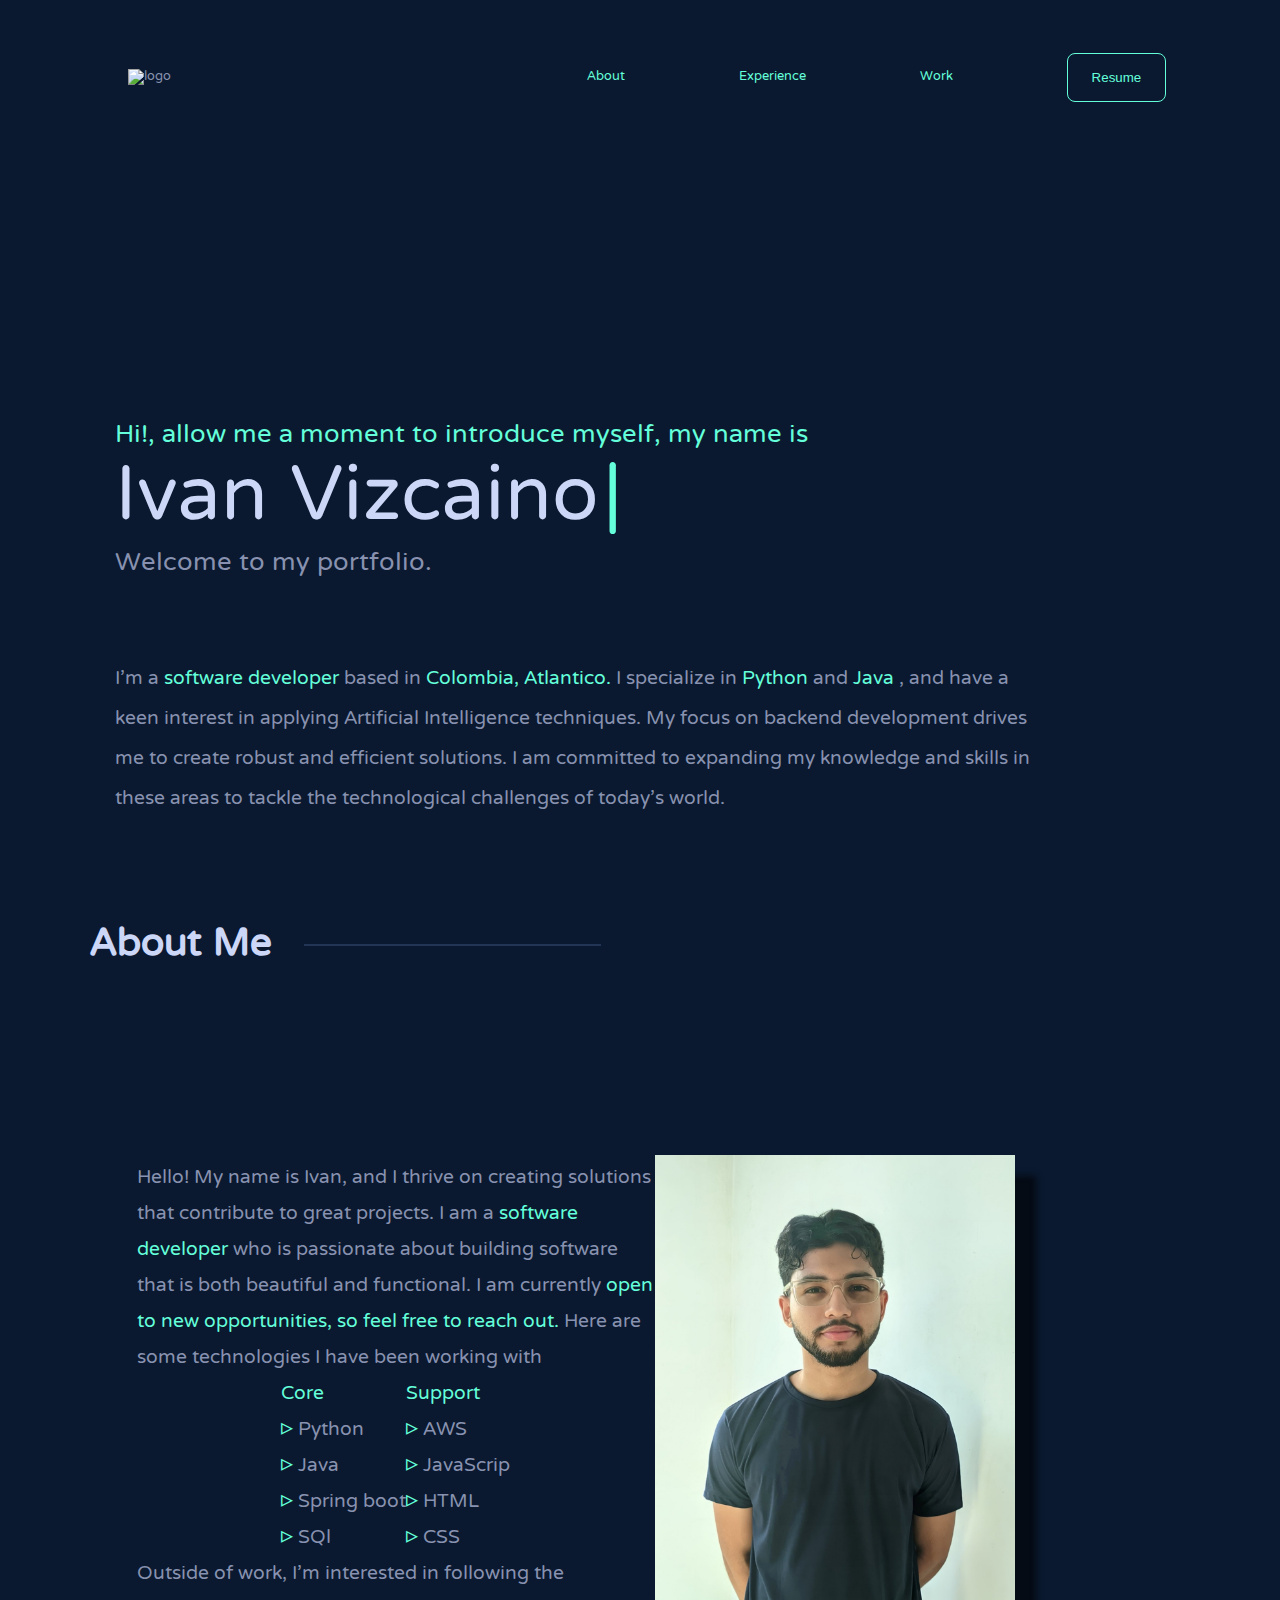
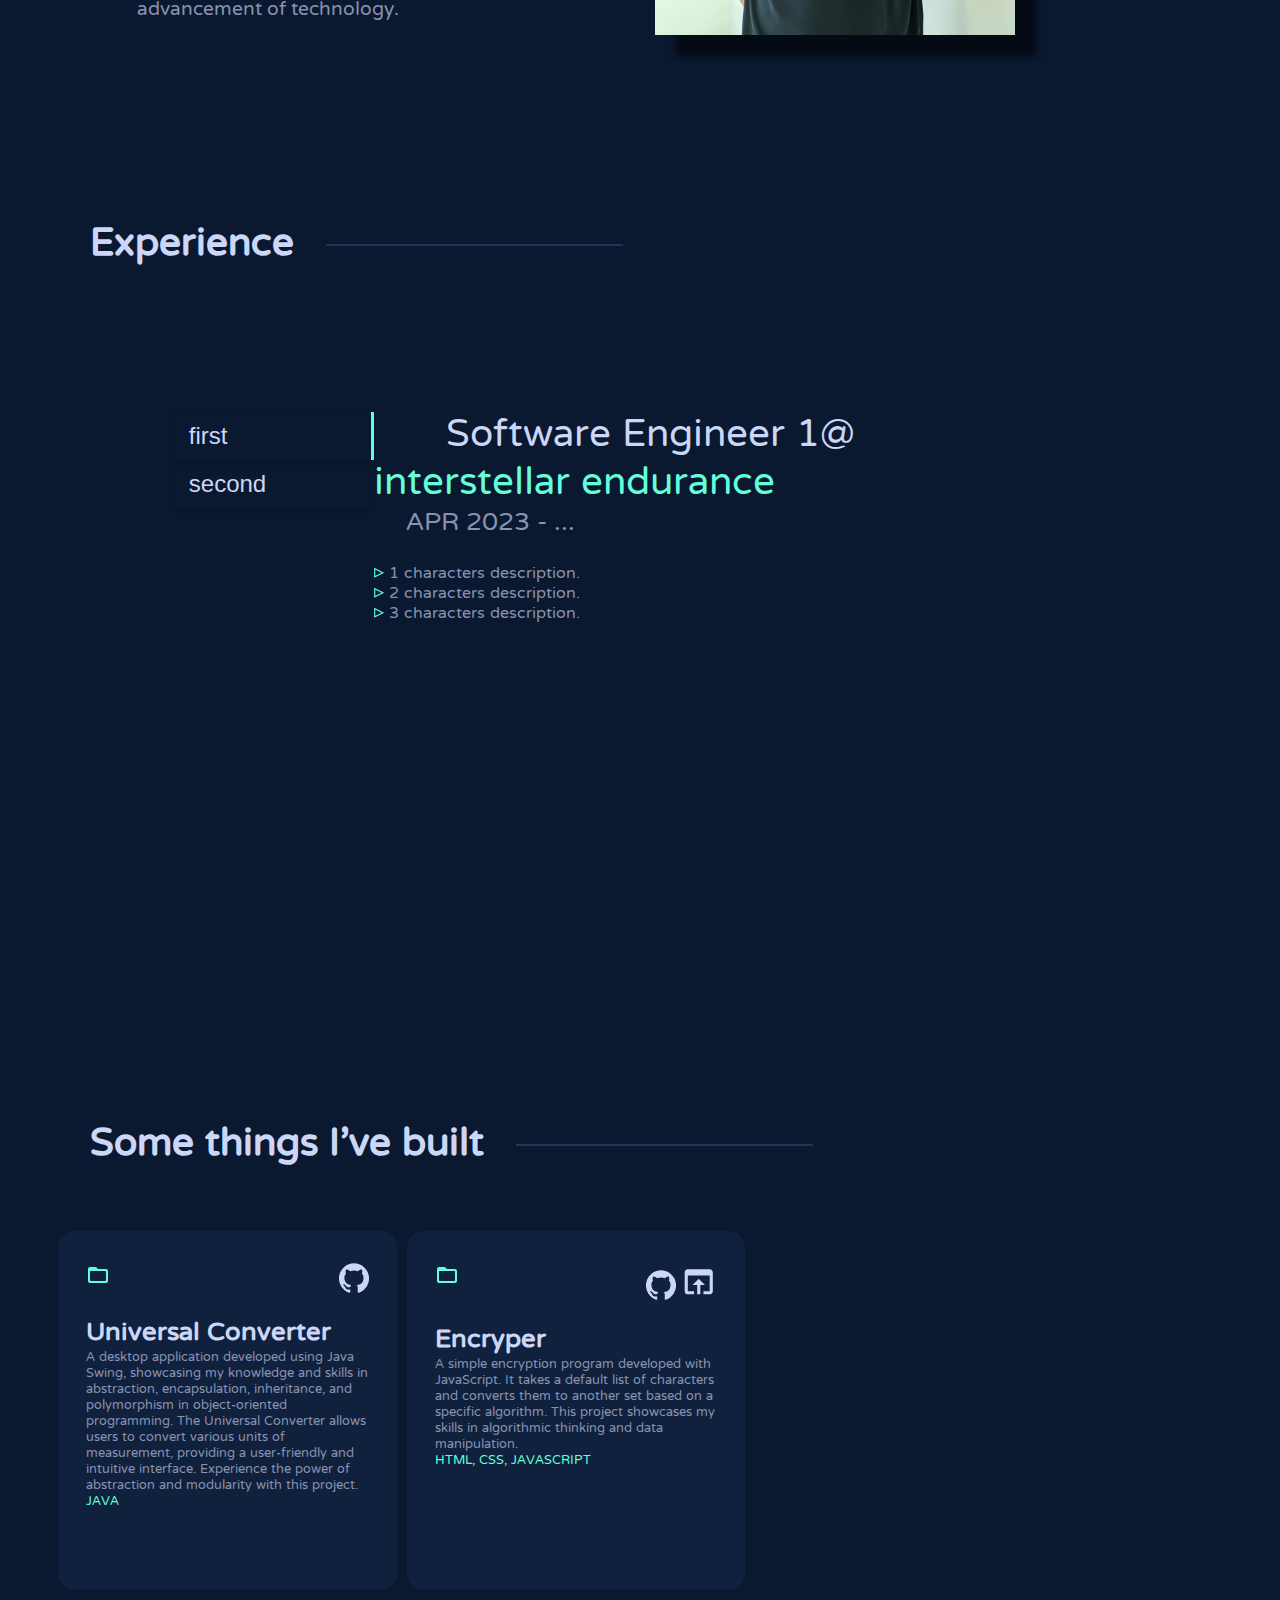
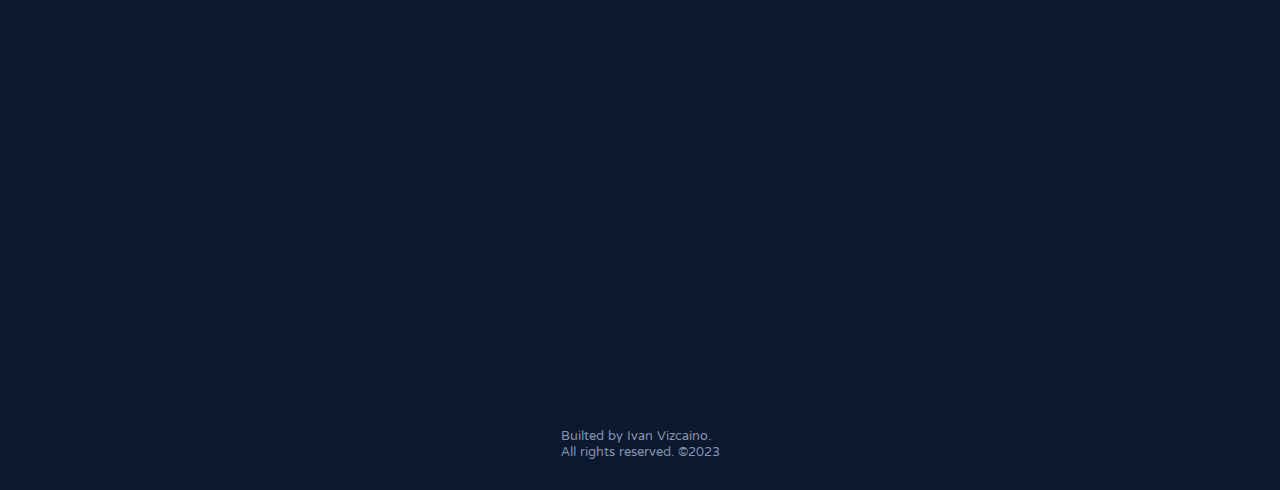
==== index.html @ ef7523c8 "updated projets links" ====
<!DOCTYPE html>
<html lang="en">
    <head>
        <meta charset="UTF-8">
        <title>Ivan Vizcaino Garcia - portfolio</title>
        <meta name="description" content="A portfolio website to show all my projects and skills.">
        <meta name="viewport" content="width=device-width,initial-scale=1"/>
        <meta name="theme-color" content="#000000">
        <link rel="stylesheet" href="./src/css/reset.css">
        <link rel="stylesheet" href="./src/css/index.css">
        <link rel="preconnect" href="https://fonts.googleapis.com">
        <link rel="preconnect" href="https://fonts.gstatic.com" crossorigin="">
        <link href="https://fonts.googleapis.com/css2?family=Dosis:wght@300;400&amp;family=NTR&amp;display=swap" rel="stylesheet">
    </head>
    <body data-aos-easing="ease" data-aos-duration="400" data-aos-delay="0">
        <header>
            <div class="hamburger" onclick="toggleMenu()">
                <svg stroke="currentColor" fill="currentColor" stroke-width="0" viewBox="0 0 448 512">
                    <path d="M16 132h416c8.837 0 16-7.163 16-16V76c0-8.837-7.163-16-16-16H16C7.163 60 0 67.163 0 76v40c0 8.837 7.163 16 16 16zm0 160h416c8.837 0 16-7.163 16-16v-40c0-8.837-7.163-16-16-16H16c-8.837 0-16 7.163-16 16v40c0 8.837 7.163 16 16 16zm0 160h416c8.837 0 16-7.163 16-16v-40c0-8.837-7.163-16-16-16H16c-8.837 0-16 7.163-16 16v40c0 8.837 7.163 16 16 16z"></path>
                </svg>
            </div>
            <div class="nav-wrapper">
                    <div class="logo-wrapper aos-init aos-animate" data-aos="fade-down" data-aos-duration="2000"> 
                        <a><img src="./src/media/logo.svg" alt="logo" class="logo"></a>
                    </div>
                    <ul class="navitems">
                        <li class="nav-item aos-init aos-animate" data-aos="fade-down" data-aos-duration="2000" data-aos-delay="50">
                            <a><span>About</span></a>
                        </li>
                        <li class="nav-item aos-init aos-animate" data-aos="fade-up" data-aos-duration="2000" data-aos-delay="100"> 
                            <a><span>Experience</span></a>
                        </li>
                        <li class="nav-item aos-init aos-animate" data-aos="fade-down" data-aos-duration="2000" data-aos-delay="150"> 
                            <a><span>Work</span></a>
                        </li>
                        <li class="nav-item aos-init aos-animate" data-aos="fade-up" data-aos-duration="2000" data-aos-delay="200">
                            <a href="/IVAN VIZCAINO SOFTWARE ENGINEER RESUME.pdf" target="_blank"><button class="btn">Resume</button></a>
                        </li>
                    </ul>
            </div>
        </header>
        <main>
            <section id="hero">
                <div class="hero-wrapper">
                    <div class="title">
                        <span class="aos-init aos-animate light" data-aos="fade-up" data-aos-duration="2000" data-aos-delay="50">Hi!, allow me a moment to introduce myself, my name is </span>
                        <div class="Typist">Ivan Vizcaino<span class="Cursor--blinking">|</span></div>
                        <span class="textThree aos-init aos-animate" data-aos="fade-up" data-aos-duration="2000" data-aos-delay="50">Welcome to my portfolio.</span>
                    </div>
                    <div class="description">
                        <h2 class="summary aos-init aos-animate" data-aos="fade-up" data-aos-duration="2000" data-aos-delay="50">
                            I'm a
                            <span class="light"> software developer</span>  
                            based in
                            <span class="light"> Colombia, Atlantico.</span> 
                            I specialize in
                            <span class="light"> Python</span> 
                            and
                            <span class="light"> Java</span> 
                            , and have a keen interest in applying Artificial Intelligence techniques. My focus on backend development drives me to create robust and efficient solutions. 
                            I am committed to expanding my knowledge and skills in these areas to tackle the technological challenges of today's world.
                        </h2>
                    </div>
                </div>
            </section>
            <section id="about">
                <div class="about-heading heading aos-init aos-animate" data-aos="fade-up" data-aos-duration="1000">
                    <span class="heading-title">About Me</span> <hr>
                </div>
                <div class="about-content">
                    <div class="about-text aos-init aos-animate" data-aos="fade-up" data-aos-duration="2000" data-aos-delay="50">
                        <p>
                            Hello! My name is Ivan, and I thrive on creating solutions that contribute to great projects. I am a 
                        <span class="light"> software developer</span>
                        who is passionate about building software that is both beautiful and functional. I am currently 
                        <span class="light">open to new opportunities, so feel free to reach out. </span>
                        Here are some technologies I have been working with
                        </p>
                        <div class="about-description">
                            <div class="coreTechnologies-wrapper">
                                <span class="light">Core</span>
                                <ul class="tech-stack aos-init aos-animate" data-aos="fade-up" data-aos-duration="2000">
                                    <li> <span>Python</span> </li>
                                    <li> <span>Java</span> </li>
                                    <li> <span>Spring boot</span> </li>
                                    <li> <span>SQl</span> </li>
                                </ul>
                            </div>
                            <div class="supportTechnologies-wrapper">
                                <span class="light">Support</span>
                                <ul class="tech-stack aos-init aos-animate" data-aos="fade-up" data-aos-duration="2000">
                                    <li> <span>AWS</span> </li>
                                    <li> <span>JavaScrip</span> </li>
                                    <li> <span>HTML</span> </li>
                                    <li> <span>CSS</span> </li>
                                </ul>
                            </div>
                        </div>
                        Outside of work, I'm interested in following the advancement of technology.
                    </div>
                    <div class="about-image aos-init aos-animate" data-aos="fade-up" data-aos-duration="2000"><img src="./src/media/imege/personal_photo.png" alt="person" class="person"></div>
                </div>
            </section>
            <section id="experience">
                <div class="experience-heading heading">
                    <span class="heading-title">Experience</span> <hr>
                </div>
                <div class="experience-content">
                    <div class="experience-tab">
                        <div class="tab">
                            <div class="tablinks">
                                <button class="tablink" onclick="openJob(event, 'firtsJob')">first</button>
                                <button class="tablink" onclick="openJob(event, 'secondJob')">second</button>
                            </div>
                            <div class="tab-indicator">
                                <div class="MuiTabs-indicator"></div>
                            </div>
                        </div>
                        <div class="tab-content">
                            <div id="firtsJob" class="job">
                                <span class="joblist-job-title">Software Engineer 1@ </span>
                                <span class="joblist-job-company">interstellar endurance</span><div class="joblist-duration">APR 2023 - ...</div><ul class="job-description">
                                    <div><li>1 characters description.</li></div>
                                    <div><li>2 characters description.</li></div>
                                    <div><li>3 characters description.</li></div>
                                </ul>
                            </div>
                            <div id="secondJob" class="job">
                                <span class="joblist-job-title">Software Engineer 2@ </span>
                                <span class="joblist-job-company">second job</span><div class="joblist-duration">APR 2023 - ...</div><ul class="job-description">
                                    <div><li>1 characters description.</li></div>
                                    <div><li>2 characters description.</li></div>
                                    <div><li>3 characters description.</li></div>
                                </ul>
                            </div>

                        </div>
                    </div>
                </div>
            </section>
            <section id="projects">
                <div class="projects-heading heading">
                    <span class="heading-title">Some things I've built</span> <hr>
                </div>
                <div class="projects-content">
                    <ul class="projects-grid">
                        <li class="projects-card">
                            <div class="card-header">
                                <div class="folder-icon"><svg class="MuiSvgIcon-root" focusable="false" viewBox="0 0 24 24" aria-hidden="true"><path d="M20 6h-8l-1.41-1.41C10.21 4.21 9.7 4 9.17 4H4c-1.1 0-1.99.9-1.99 2L2 18c0 1.1.9 2 2 2h16c1.1 0 2-.9 2-2V8c0-1.1-.9-2-2-2zm-1 12H5c-.55 0-1-.45-1-1V9c0-.55.45-1 1-1h14c.55 0 1 .45 1 1v8c0 .55-.45 1-1 1z"></path></svg></div>
                                <span class="external-links">
                                    <a class="github-icon" href="https://github.com/VizcainoRAW/Alura_Challenge-conversor" target="_blank" rel="noreferrer"><svg class="MuiSvgIcon-root" focusable="false" viewBox="0 0 24 24" aria-hidden="true" style="font-size: 20px; color: rgb(204, 214, 246);"><path d="M12 .3a12 12 0 0 0-3.8 23.4c.6.1.8-.3.8-.6v-2c-3.3.7-4-1.6-4-1.6-.6-1.4-1.4-1.8-1.4-1.8-1-.7.1-.7.1-.7 1.2 0 1.9 1.2 1.9 1.2 1 1.8 2.8 1.3 3.5 1 0-.8.4-1.3.7-1.6-2.7-.3-5.5-1.3-5.5-6 0-1.2.5-2.3 1.3-3.1-.2-.4-.6-1.6 0-3.2 0 0 1-.3 3.4 1.2a11.5 11.5 0 0 1 6 0c2.3-1.5 3.3-1.2 3.3-1.2.6 1.6.2 2.8 0 3.2.9.8 1.3 1.9 1.3 3.2 0 4.6-2.8 5.6-5.5 5.9.5.4.9 1 .9 2.2v3.3c0 .3.1.7.8.6A12 12 0 0 0 12 .3"></path></svg></a>
                                </span>
                            </div>
                            <div class="card-title">Universal Converter</div>
                            <div class="card-desc">
                                <p>
                                    A desktop application developed using Java Swing, showcasing my knowledge and skills in abstraction, encapsulation, inheritance, and polymorphism in object-oriented programming. 
                                The Universal Converter allows users to convert various units of measurement, providing a user-friendly and intuitive interface. 
                                Experience the power of abstraction and modularity with this project.
                                </p>
                            </div>
                            <div class="card-tech">JAVA</div>
                        </li>
                        <li class="projects-card">
                            <div class="card-header">
                                <div class="folder-icon"><svg class="MuiSvgIcon-root" focusable="false" viewBox="0 0 24 24" aria-hidden="true"><path d="M20 6h-8l-1.41-1.41C10.21 4.21 9.7 4 9.17 4H4c-1.1 0-1.99.9-1.99 2L2 18c0 1.1.9 2 2 2h16c1.1 0 2-.9 2-2V8c0-1.1-.9-2-2-2zm-1 12H5c-.55 0-1-.45-1-1V9c0-.55.45-1 1-1h14c.55 0 1 .45 1 1v8c0 .55-.45 1-1 1z"></path></svg></div>
                                <span class="external-links">
                                    <a class="github-icon" href="https://github.com/VizcainoRAW/alura_challenge-encriptador" target="_blank" rel="noreferrer"><svg class="MuiSvgIcon-root" focusable="false" viewBox="0 0 24 24" aria-hidden="true" style="font-size: 20px; color: rgb(204, 214, 246);"><path d="M12 .3a12 12 0 0 0-3.8 23.4c.6.1.8-.3.8-.6v-2c-3.3.7-4-1.6-4-1.6-.6-1.4-1.4-1.8-1.4-1.8-1-.7.1-.7.1-.7 1.2 0 1.9 1.2 1.9 1.2 1 1.8 2.8 1.3 3.5 1 0-.8.4-1.3.7-1.6-2.7-.3-5.5-1.3-5.5-6 0-1.2.5-2.3 1.3-3.1-.2-.4-.6-1.6 0-3.2 0 0 1-.3 3.4 1.2a11.5 11.5 0 0 1 6 0c2.3-1.5 3.3-1.2 3.3-1.2.6 1.6.2 2.8 0 3.2.9.8 1.3 1.9 1.3 3.2 0 4.6-2.8 5.6-5.5 5.9.5.4.9 1 .9 2.2v3.3c0 .3.1.7.8.6A12 12 0 0 0 12 .3"></path></svg></a>
                                    <a class="open-icon" href="https://vizcainoraw.github.io/alura_challenge-encriptador" target="_blank" rel="noreferrer"><svg class="MuiSvgIcon-root" focusable="false" viewBox="0 0 24 24" aria-hidden="true" style="font-size: 25px; color: rgb(204, 214, 246);"><path d="M19 4H5c-1.11 0-2 .9-2 2v12c0 1.1.89 2 2 2h4v-2H5V8h14v10h-4v2h4c1.1 0 2-.9 2-2V6c0-1.1-.89-2-2-2zm-7 6l-4 4h3v6h2v-6h3l-4-4z"></path></svg></a></span>
                            </div>
                            <div class="card-title">Encryper</div>
                            <div class="card-desc">
                                <p>
                                    A simple encryption program developed with JavaScript. 
                                It takes a default list of characters and converts them to another set based on a specific algorithm. 
                                This project showcases my skills in algorithmic thinking and data manipulation.
                                </p>
                                </div>
                            <div class="card-tech">HTML, CSS, JAVASCRIPT</div>
                        </li> 
                    </ul>
            </section>
        </main>
        <footer>
            <div class="ending-credits aos-init aos-animate" data-aos="fade-up" data-aos-duration="2000" data-aos-delay="50">
                <div>Builted by Ivan Vizcaino. </div>
                <div>All rights reserved. ©2023</div>
            </div>
        </footer>
        <script src="./src/js/index.js"></script>
    </body>
</html>
---- src/css/index.css ----
:root {
    --color-background:  #0a192f;
    --color-font: #8892b0;
    --color-lightFont:  #ccd6f6;
    --color-StrongFont: #64ffda;
}

html {
    scroll-behavior: smooth
}

* {
    box-sizing: border-box;
    margin: 0;
    padding: 0;
}

body {
    background: var(--color-background);
    font-family: NTR,sans-serif;
    color: var(--color-font);
}

header{
    width: 100vw;
    height: 0;
}

section{
    height: 100vh;
}

hr {
    border: none;
    border-bottom: 0.15rem solid #233554;
    margin-left: 2rem;
    width: 25%;
}

::-webkit-scrollbar-track {
    background-color: var(--color-background)
}

::-webkit-scrollbar {
    background-color: var(--color-font);
    width: .6rem
}

::-webkit-scrollbar-thumb {
    background-color: var(--color-font);
    border-radius: 1rem;
    -webkit-box-shadow: inset 0 0 6px rgba(0,0,0,.3)
}

.btn {
    background: var(--color-background);
    border: 0.1rem solid var(--color-StrongFont);
    border-radius: 0.5rem;
    color: var(--color-StrongFont);
    cursor: pointer;
    font-weight: 300;
    padding: 1rem 1.5rem;
}

button:hover {
    background: var(--color-StrongFont);
    border: .1rem solid var(--color-background);
    color: var(--color-background)
}

.nav-wrapper {
    display: flex;
    align-items: center;
    justify-content: space-between;
    margin-top: 2rem;
    padding-left: 8rem;
    position: fixed;
    background-color: var(--color-background);
    width: 100%;
    height: 10vh;
    z-index: 1;
}
  
.nav-wrapper.scrolled {
    background-color: var(--color-background);
    height: 5vh;
    margin-top: 0;
    box-shadow: 0 2px 4px 0 rgba(0, 0, 0, 0.2);
}

.nav-wrapper a{
    cursor: pointer;
}

.navitems{
    display: flex;
    align-items: center;
    justify-content: space-evenly;
    width: 70%;
    color: var(--color-StrongFont);
}

.hamburger{
    display: none;
    width: 5vw;
    height: 5vw;
    color: var(--color-StrongFont);
}

#hero{
    display: flex;
    align-items: flex-end;
}

.hero-wrapper{
    display: flex;
    width: 90%;
    height: 100%;
    flex-direction: column;
    align-items: center;
    justify-content: flex-end;
}
.title{
    font-size: 2rem;
    width: 80%;
}

.description{
    width: 80%;
    margin: 5em;
}
  
.Typist{
    color: var(--color-lightFont);
    font-size: 3em;
    font-weight: 400;
}


.Cursor--blinking {
    -webkit-font-smoothing: antialiased;
    line-height: 6rem;
    font-weight: 400;
    box-sizing: border-box;
    margin: 0;
    padding: 0;
    display: inline-block;
    animation: blink 1s linear infinite;
    opacity: 1;
    color: var(--color-StrongFont);
    padding-left: 4px;
    
}

.summary {
    font-size: 1.5rem;
    font-weight: 400;
    line-height: 2.5rem;
}


.light{
    color: var(--color-StrongFont);
}

.heading {
    height: 10%;
    display: flex;
    align-items: center;
    justify-content: flex-start;
    color: var(--color-lightFont);
    font-size: 3rem;
    font-weight: 600;
    padding-left: 7%;
    
}

.about-content{
    width: 90%;
    height: 90%;
    display: flex;
    align-items: center;
    justify-content: center;
    line-height: 1.5;
    
}

.about-text {
    width: 45%;
    height: 100%;
    font-size: 1.5rem;
    font-weight: 400;
    overflow: auto;
    display: flex;
    flex-direction: column;
    align-items: center;
    justify-content: center;
}

.about-description{
    display: flex;
    align-items: center;
    justify-content: space-evenly;
}

.about-description li:before {
    color: var(--color-StrongFont);
    content: "▹ ";
}

.about-image{
    width: 360px;
    height: 480px;
    border-radius: 0px;
    box-shadow:  21px 21px 6px #050b15;
          

}

.about-image img{
    width: 100%;
    height: 100%; 
    object-fit: cover; 
}

.experience-content{
    width: 90%;
    height: 90%;
    display: flex;
    justify-content: center;
    align-items: center;
}

.experience-tab{
    width: 70%;
    height: 70%;
    display: flex;
}

.tab{
    display: flex;
    align-items: flex-start;
    width: 25%;
}

.tablinks{
    width: 100%;
}

.tablink{
    width: 100%;
    height: 3rem;
    display: flex;
    justify-content: flex-start;
    align-items: center;
    padding-left: 1rem;
    font-size: 1.5rem;
    background: none;
    border: none;
    box-shadow: 0 2px 4px 0 rgba(0, 0, 0, 0.2);
    color: var(--color-lightFont);
}

.tab-indicator{
    width: 3px;
    position: relative;
}

.MuiTabs-indicator{
    width: 100%;
    height: none;
    position: absolute;
    background-color: var(--color-StrongFont);
}

.tab-content{
    width: 70%;
    font-size: 2rem;
}

.job{
    display: none;
    width: 100%;
    height: 100%; 
}

.joblist-job-title{
    margin-left: 1.5em;
    font-size: 1.5em;
    color: var(--color-lightFont);
    font-family: NTR, sans-serif;
}

.joblist-job-company{
    font-family: NTR, sans-serif;
    font-size: 1.5em;
    color: var(--color-StrongFont);
}


.joblist-duration{
    margin-left: 2rem;
}

.job-description {
    font-family: NTR, sans-serif;
    font-size: 20px;
    max-width: 650px;
    padding-top: 24px;
    overflow-y: auto;
}

.job-description li:before {
    color: var(--color-StrongFont);
    content: "▹ ";
}

.projects-content{
    width: 90%;
    height: 90%;
    display: flex;
    align-items: center;
    justify-content: center;
    overflow: auto;
}

.projects-grid{
    width: 90%;
    height: 90%;
    display: grid;
    grid-gap: 10px;
    grid-template-columns: repeat(3,1fr);
    grid-template-rows: repeat(2, 1fr); 
}

.projects-card {
    background-color: #10213e;
    border-radius: 16px;
    cursor: default;
    display: flex;
    flex-direction: column;
    padding: 2rem 1.75rem;
}

.card-header {
    border-bottom: none!important;
    display: flex;
    flex-direction: row;
    justify-content: space-between;
    margin-top: -20px;
    padding: 1.25em 0!important;
}

.folder-icon{
    color: var(--color-StrongFont);
}

.MuiSvgIcon-root {
    fill: currentColor;
    width: 1.5em;
    user-select: none;
}

.card-title {
    color: var(--color-lightFont);
    font-size: 2rem;
    font-weight: 700;
}

.card-des{
    overflow: auto;
}

.card-tech {
    color: var(--color-StrongFont);
    font-size: 1rem;
}

footer{
    height: 10vh;
    display: flex;
    align-items: center;
    justify-content: center;
}


@media screen and (min-width: 320px) and (max-width: 767px) {
    .hamburger{
        display: inline-block;
        position: fixed;
        right: 2vw;
        top: 2vw;
        z-index: 2;
    }

    .nav-wrapper, .nav-wrapper.scrolled{
        flex-direction: column;
        position: fixed;
        justify-content: space-evenly;
        width: 100%;
        height: 100vh;
        left: 100vw;
        top: 0;
        padding: 0;
        margin: 0;
        transition: 300ms;
        box-shadow: 5px 5px 12px #00000035;
        background: #ffffff25;
        backdrop-filter: blur(6px);
    }

    .nav-wrapper.active,.nav-wrapper.active.scrolled{
        left: 0;
    }

    .nav-wrapper a:hover{
        color: var(--color-lightFont);
    }

    .navitems{
        flex-direction: column;
        height: 50%;
        justify-content: space-evenly;
        font-size: 2rem;
    }

    #hero {
        display: flex;
        flex-direction: column;
        justify-content: center;
        align-items: center;
    }

    .hero-wrapper{
        justify-content: space-evenly;
    }

    .title{
        font-size: 1.25rem;
        margin: 0;
    }

    .description{
        width: 100%;
        margin: 0;
    }

    .summary{
        font-size: 1rem;
    }

    .heading{
        font-size: 2rem;
    }

    .about-content{
        flex-direction: column;
        align-items: center;
        justify-content: flex-start;
        padding-left: 1rem;
        overflow: hidden;
    }

    .about-text{
        width: 100%;
        font-size: 1rem;
        height: 60%;
        justify-content: flex-start;
    }

    .about-image{
        height: 30vh;
        width: calc(3/4*30vh);

    }

    .experience-content{
        width: 90%;
        padding-left: 1rem;
    }

    .experience-tab{
        width: 100%;
        height: 100%;
        flex-direction: column;
    }

    .tab{
        width: 100%;
    }

    .tablink{
        font-size: 1rem;
    }

    .tab-content{
        width: 100%;
        padding-top: 1.5rem;
        font-size: 1rem;
    }

    .joblist-job-title{
        margin: 0;
    }

    .projects-grid{
        grid-template-columns: repeat(auto-fill,minmax(250px,1fr));
    }

    .heading-title{
        width: 50%;
    }

}

@media screen and (min-width: 768px) and (max-width: 1023px) {


}
  

@keyframes blink {
    0% { opacity: 1; }
    50% { opacity: 0; }
    100% { opacity: 1; }
}
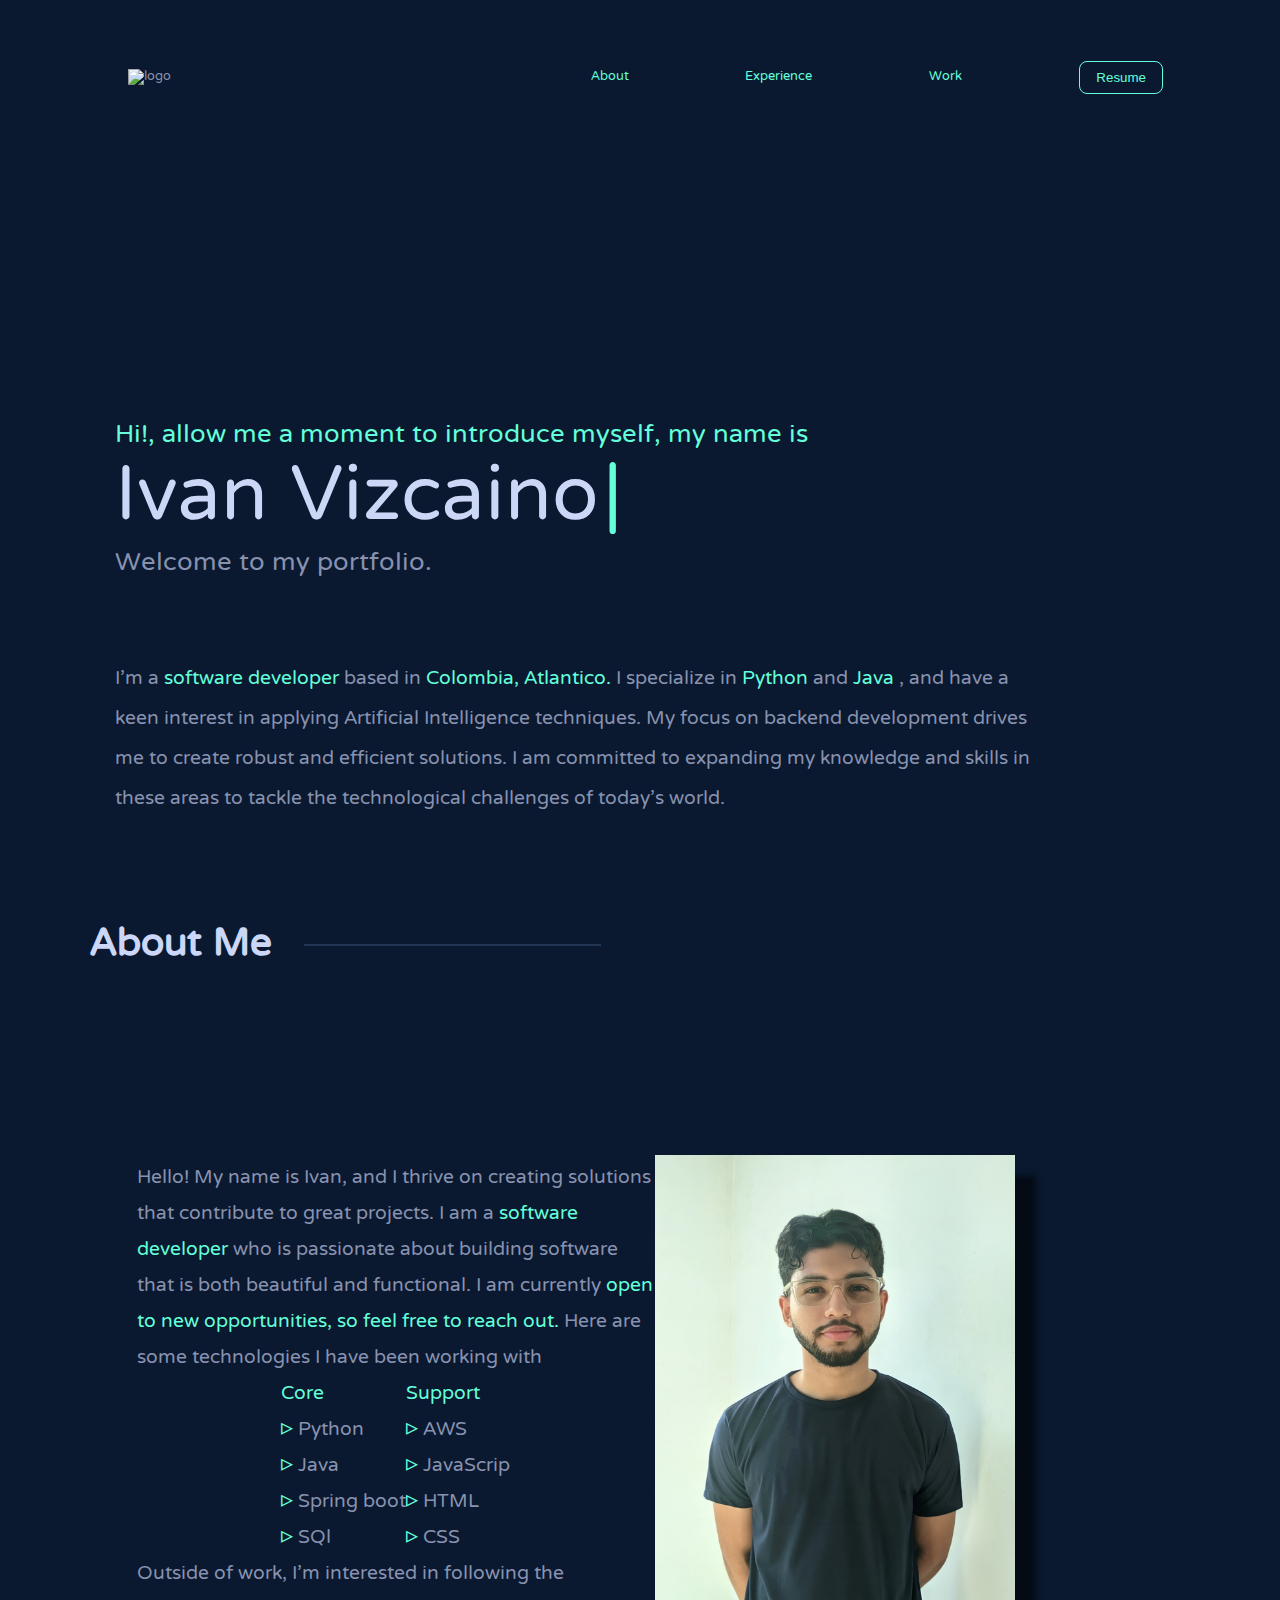
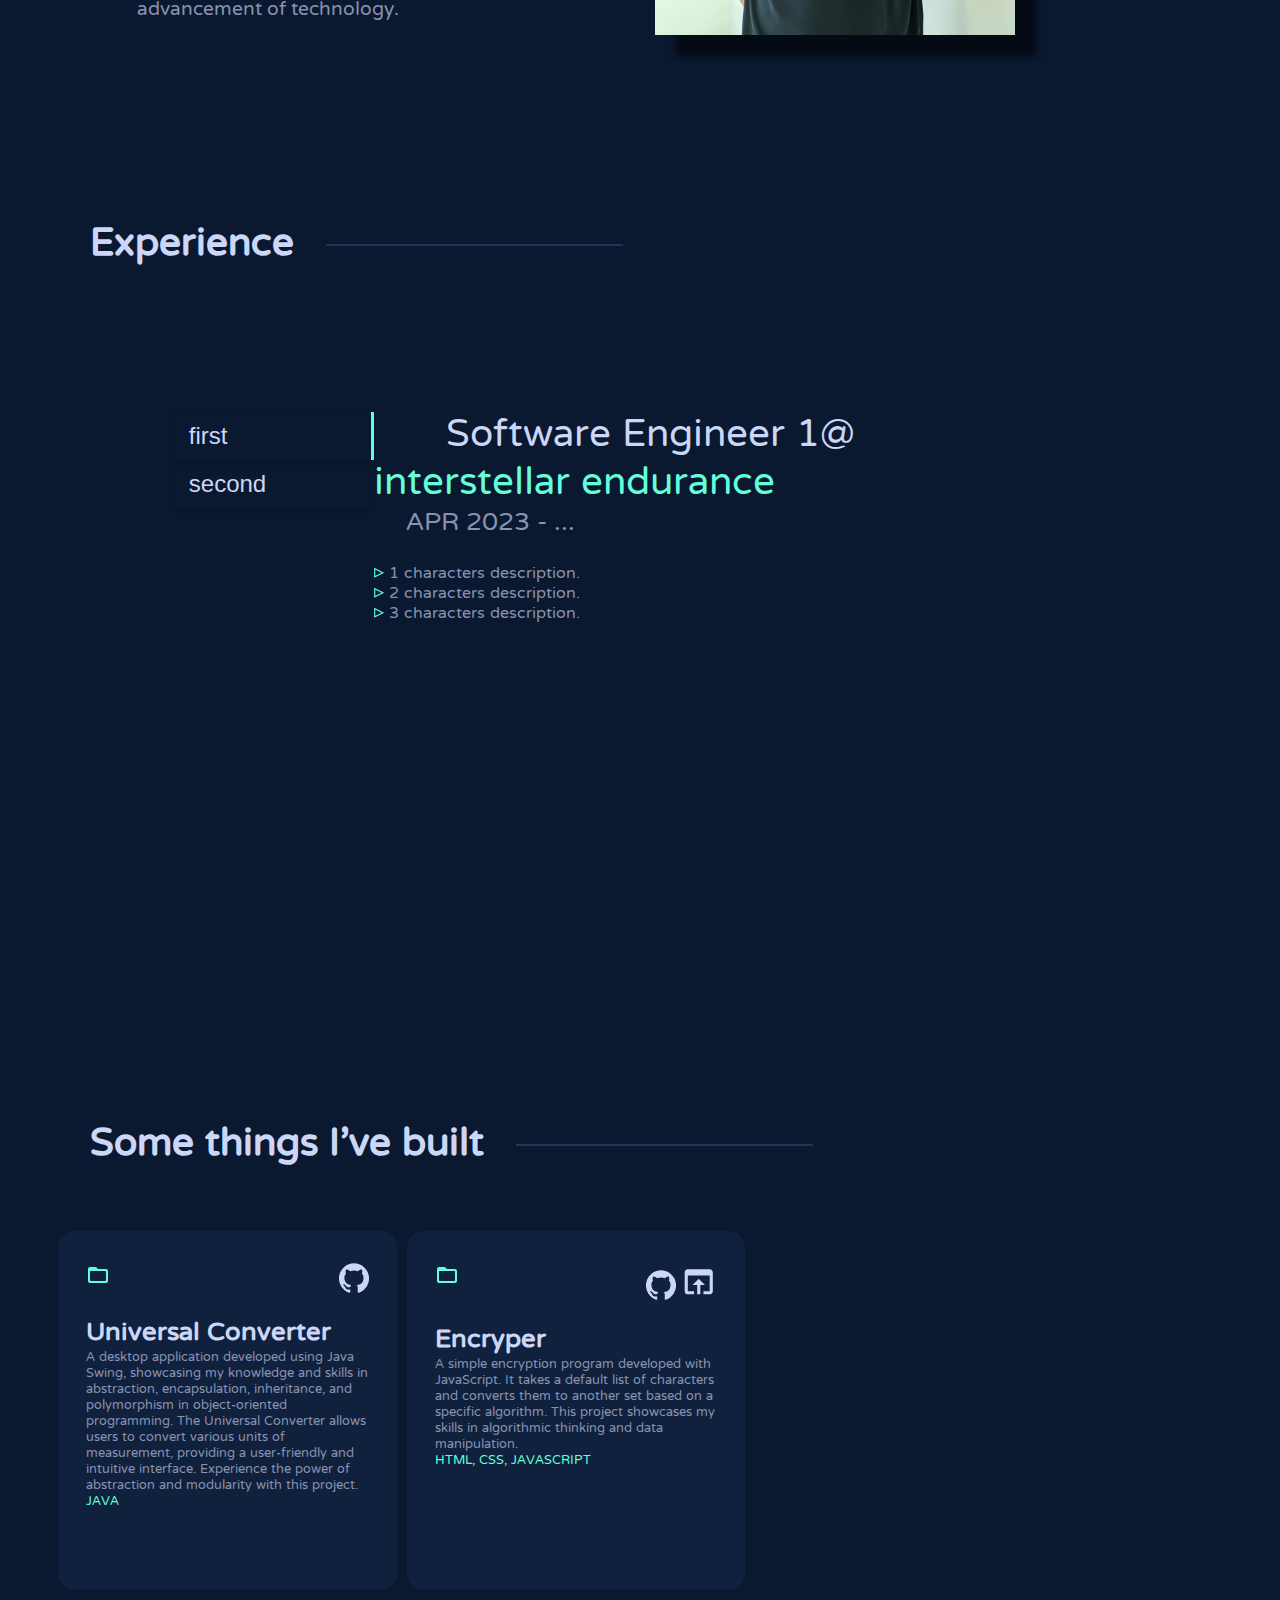
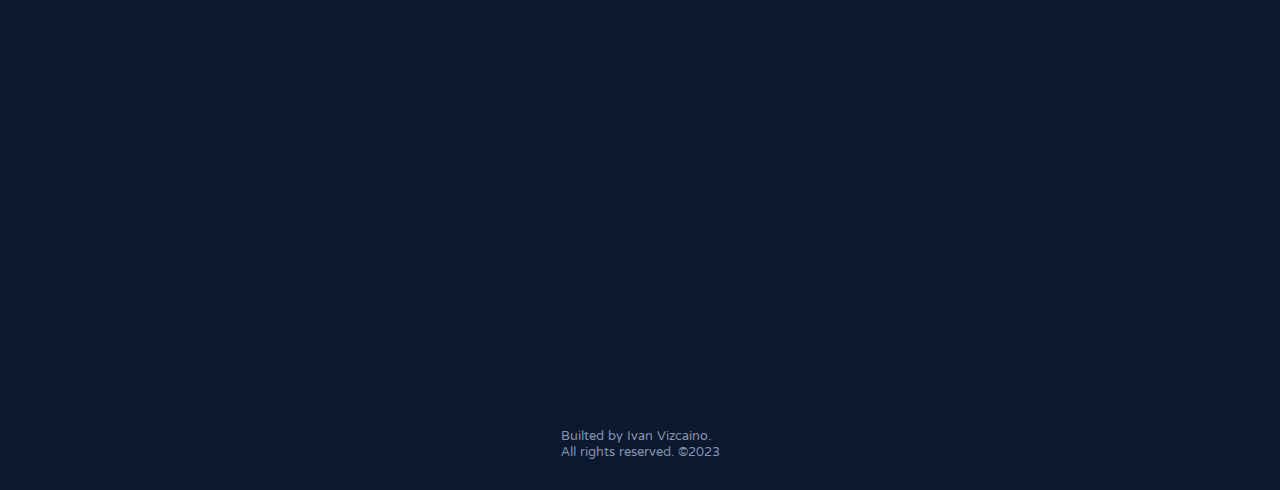
==== commit 32e7d210: "updated navitems reference" ====
--- a/index.html
+++ b/index.html
@@ -21,17 +21,17 @@
             </div>
             <div class="nav-wrapper">
                     <div class="logo-wrapper aos-init aos-animate" data-aos="fade-down" data-aos-duration="2000"> 
-                        <a><img src="./src/media/logo.svg" alt="logo" class="logo"></a>
+                        <a href="#hero"><img src="./src/media/logo.svg" alt="logo" class="logo"></a>
                     </div>
                     <ul class="navitems">
                         <li class="nav-item aos-init aos-animate" data-aos="fade-down" data-aos-duration="2000" data-aos-delay="50">
-                            <a><span>About</span></a>
+                            <a href="#about"><span>About</span></a>
                         </li>
                         <li class="nav-item aos-init aos-animate" data-aos="fade-up" data-aos-duration="2000" data-aos-delay="100"> 
-                            <a><span>Experience</span></a>
+                            <a href="#experience"><span>Experience</span></a>
                         </li>
                         <li class="nav-item aos-init aos-animate" data-aos="fade-down" data-aos-duration="2000" data-aos-delay="150"> 
-                            <a><span>Work</span></a>
+                            <a href="#projects"><span>Work</span></a>
                         </li>
                         <li class="nav-item aos-init aos-animate" data-aos="fade-up" data-aos-duration="2000" data-aos-delay="200">
                             <a href="/IVAN VIZCAINO SOFTWARE ENGINEER RESUME.pdf" target="_blank"><button class="btn">Resume</button></a>
--- a/src/css/index.css
+++ b/src/css/index.css
@@ -6,7 +6,11 @@
 }
 
 html {
-    scroll-behavior: smooth
+    scroll-behavior: smooth;
+    scroll-padding: 5vh;
+}
+a{
+    all: unset;
 }
 
 * {
@@ -59,7 +63,7 @@
     color: var(--color-StrongFont);
     cursor: pointer;
     font-weight: 300;
-    padding: 1rem 1.5rem;
+    padding: 0.5rem 1rem;
 }
 
 button:hover {
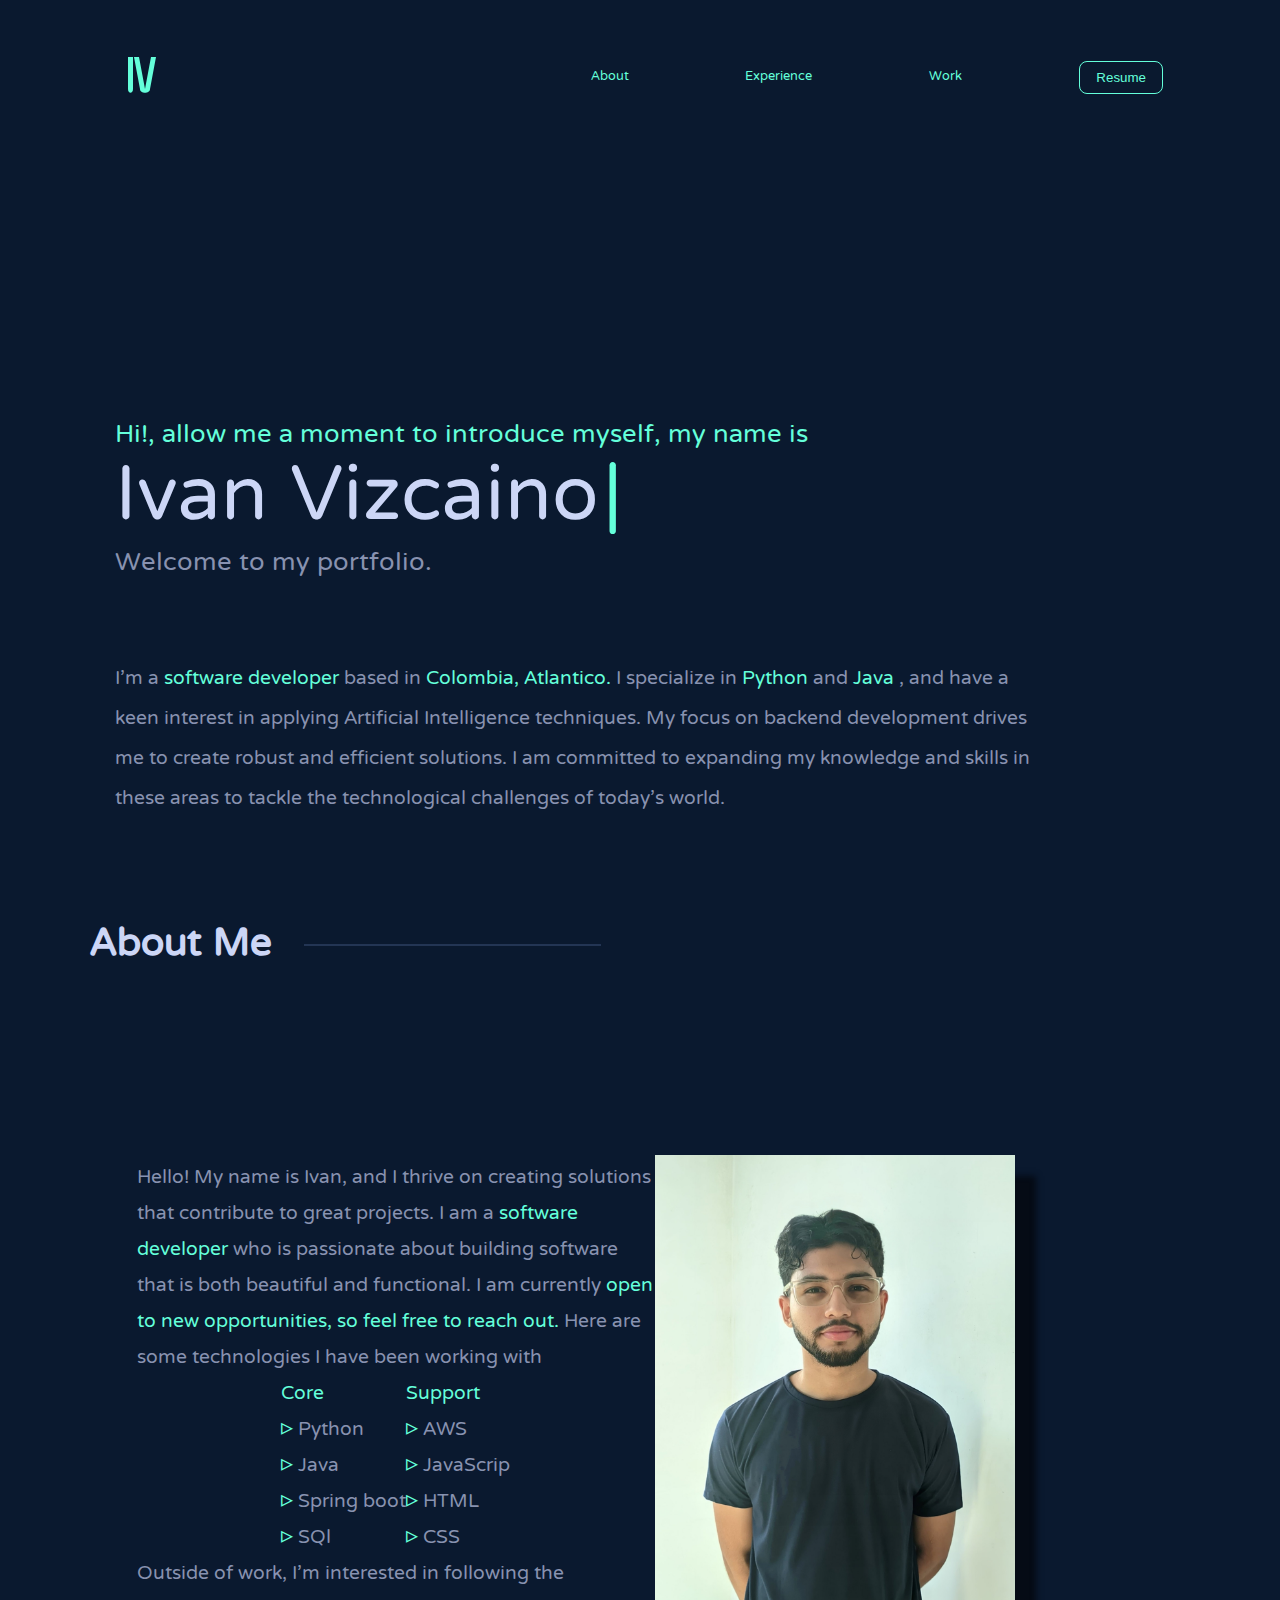
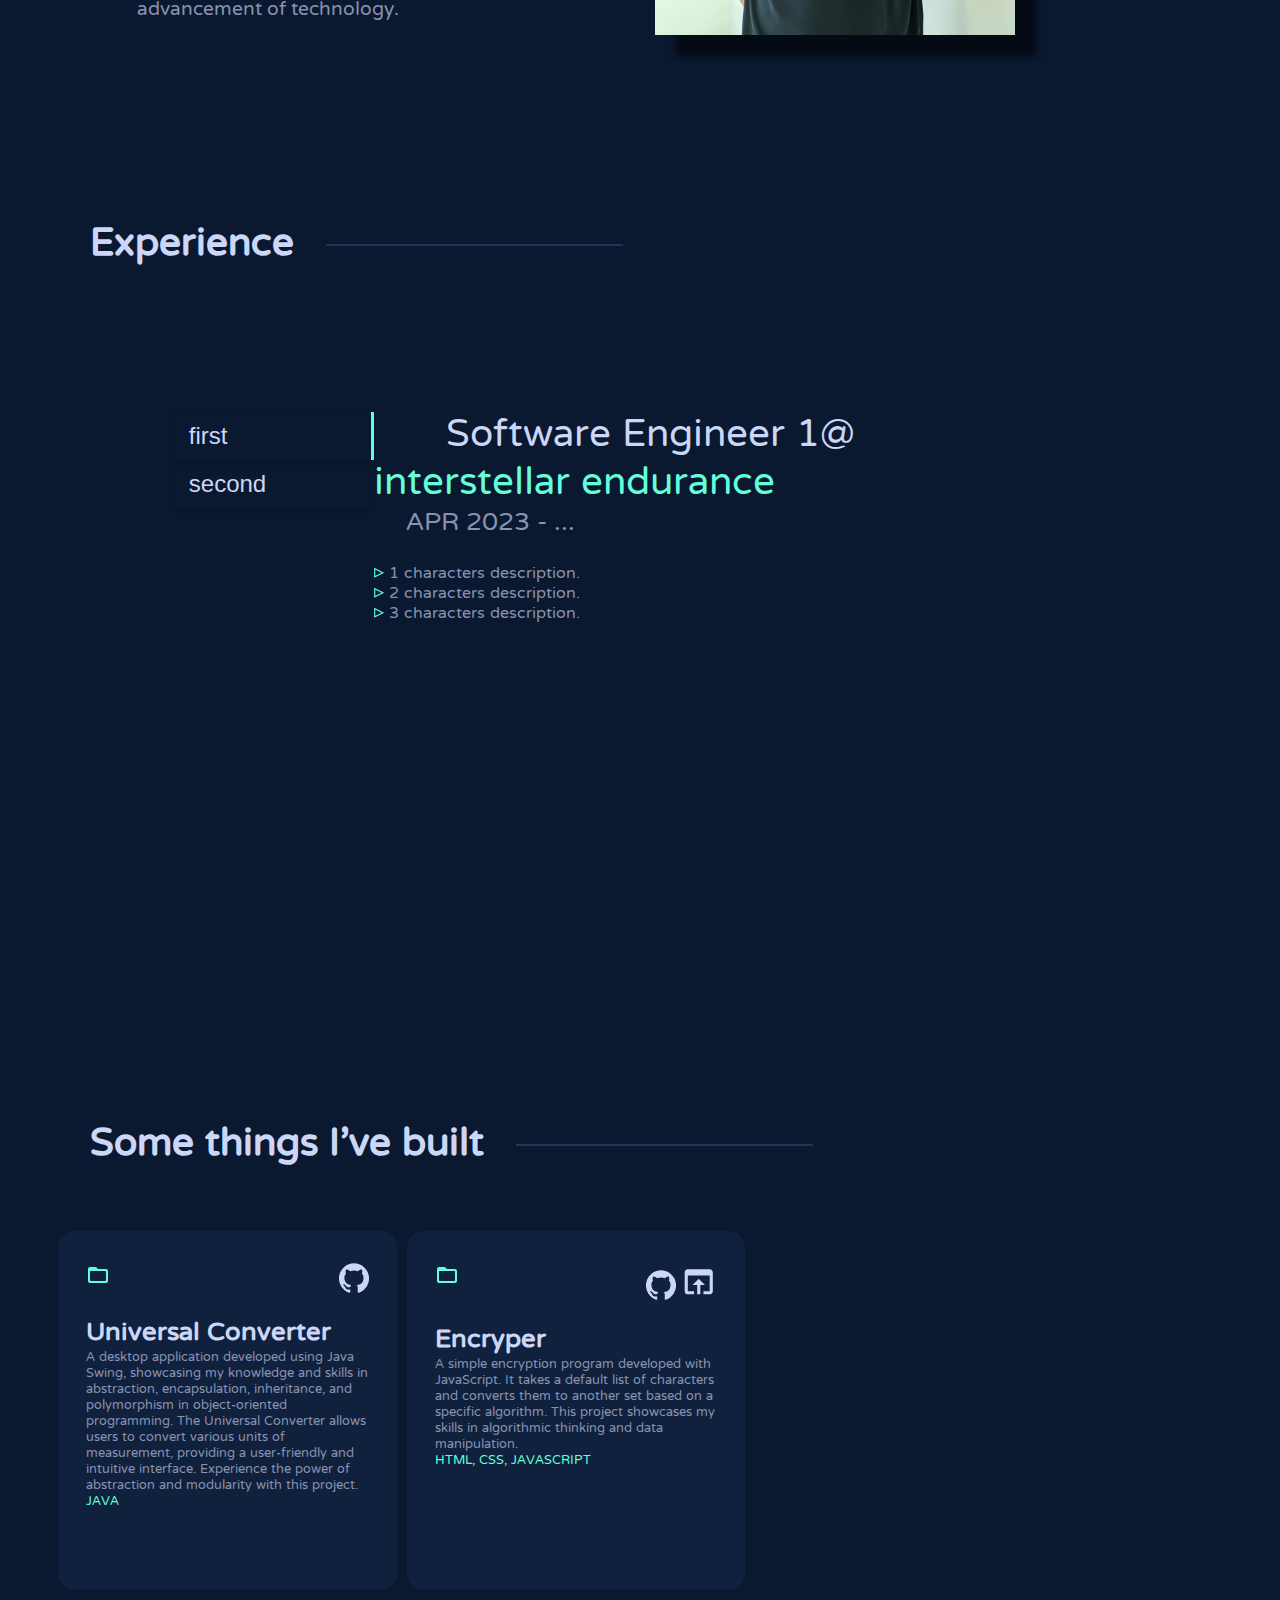
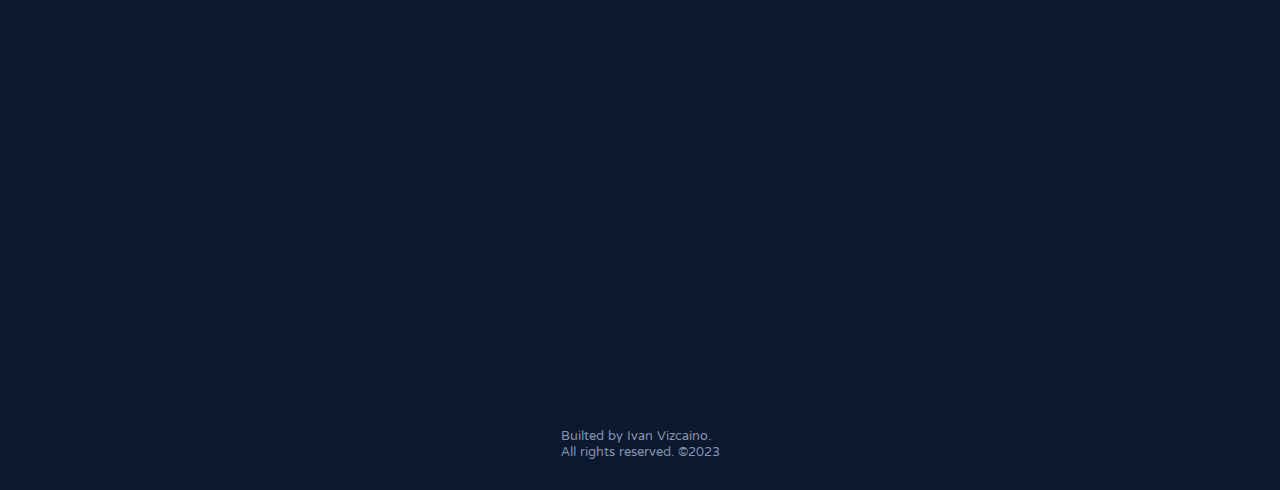
==== commit 9e983e14: "added logo path" ====
--- a/index.html
+++ b/index.html
@@ -21,7 +21,11 @@
             </div>
             <div class="nav-wrapper">
                     <div class="logo-wrapper aos-init aos-animate" data-aos="fade-down" data-aos-duration="2000"> 
-                        <a href="#hero"><img src="./src/media/logo.svg" alt="logo" class="logo"></a>
+                        <a href="#hero"> 
+                            <svg fill="currentColor" style="font-size: 20px;">
+                                <path d="M 0 0 V 32 C 0 37 5 37 5 32 H 5 V 0 C 5 -5 0 -5 0 0 M 11 0 L 17 32 L 12 32 L 6 0 C 5 -5 10 -5 11 0 L 11 0 M 17 32 L 23 0 C 24 -5 29 -5 28 0 L 28 0 L 22 32 C 22 37 12 37 12 32"></path>
+                            </svg>
+                        </a>
                     </div>
                     <ul class="navitems">
                         <li class="nav-item aos-init aos-animate" data-aos="fade-down" data-aos-duration="2000" data-aos-delay="50">
--- a/src/css/index.css
+++ b/src/css/index.css
@@ -94,7 +94,18 @@
 
 .nav-wrapper a{
     cursor: pointer;
-}
+    display: inline-block;
+}
+    
+
+.logo-wrapper{
+    height: 4.5vh;
+    height: 4.5vh;
+    width: 4.5vh;
+    font-size: 20px;
+    color: var(--color-StrongFont);
+}
+
 
 .navitems{
     display: flex;
@@ -109,6 +120,8 @@
     width: 5vw;
     height: 5vw;
     color: var(--color-StrongFont);
+    top: 2vw;
+    right: 2vw;
 }
 
 #hero{
@@ -389,11 +402,14 @@
 
 
 @media screen and (min-width: 320px) and (max-width: 767px) {
+
+    html{
+        scroll-padding: calc(10vh*(-1));
+    }
+
     .hamburger{
         display: inline-block;
         position: fixed;
-        right: 2vw;
-        top: 2vw;
         z-index: 2;
     }
 
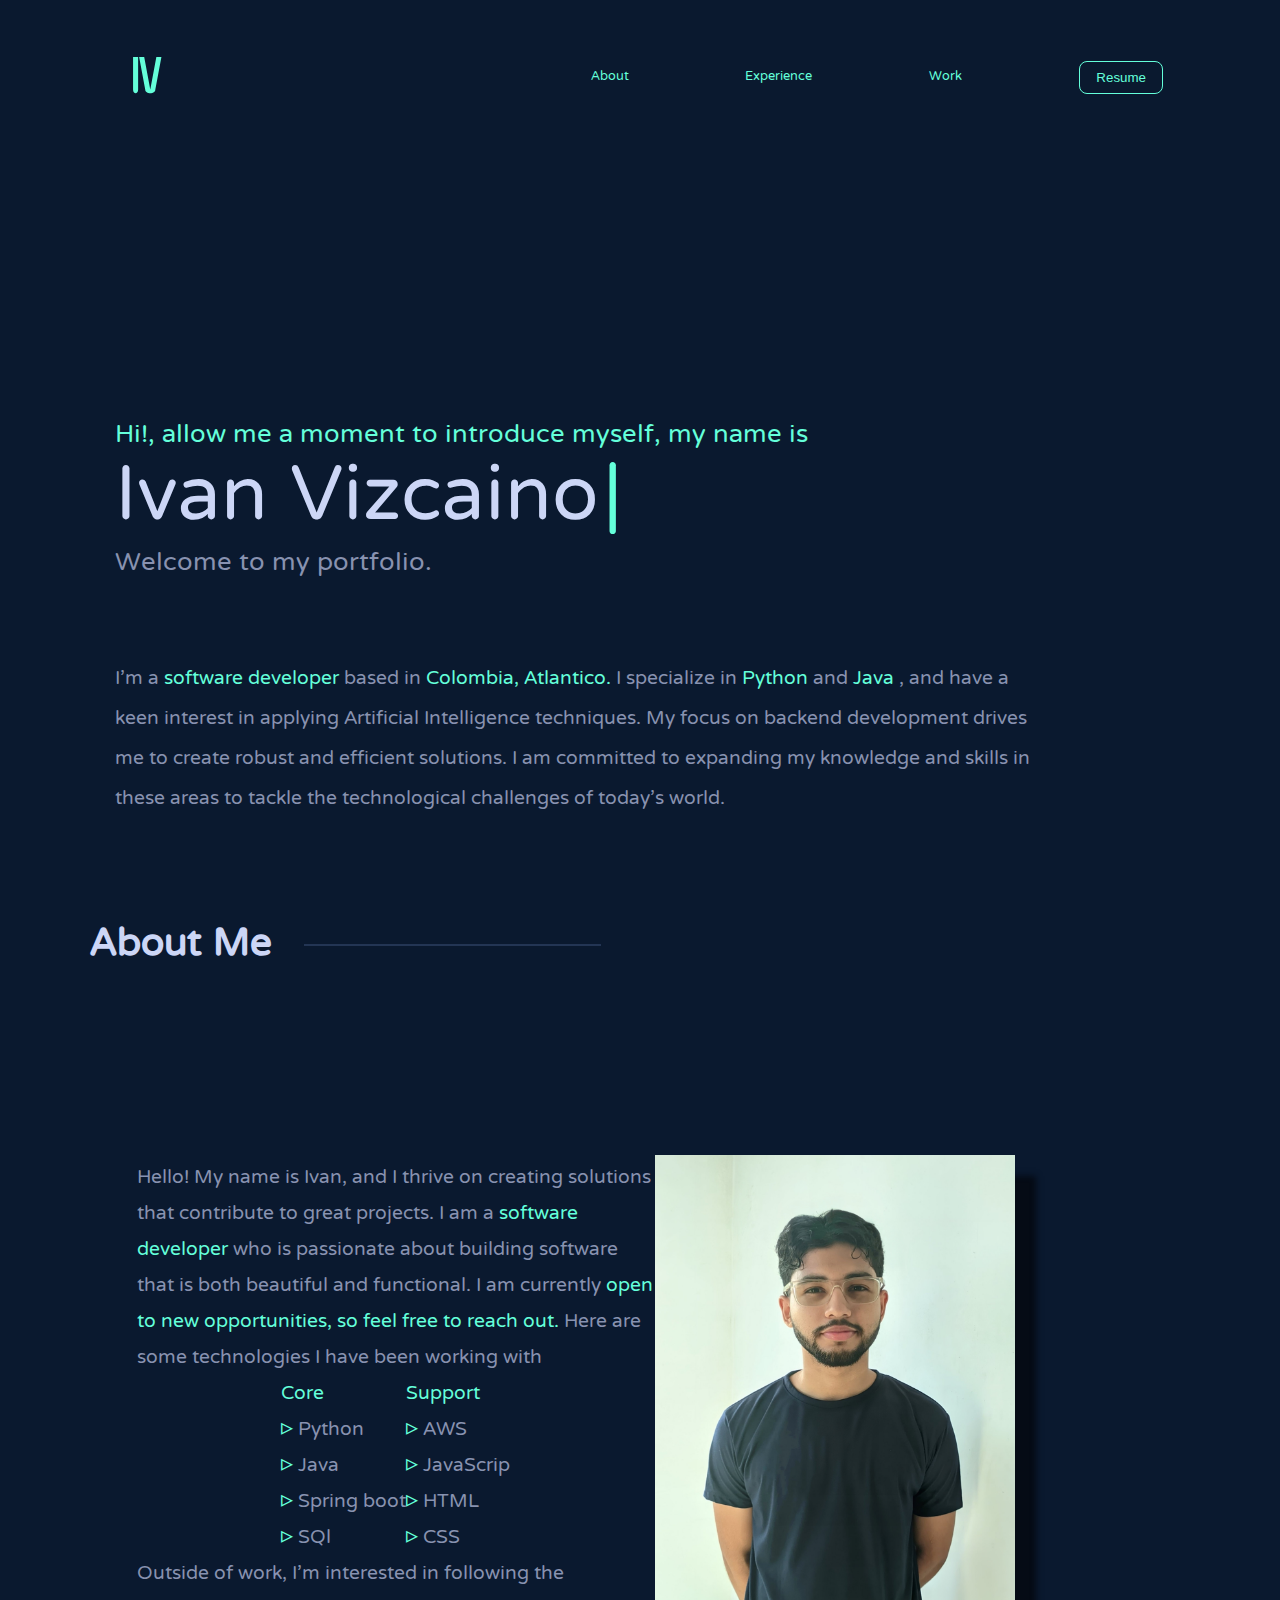
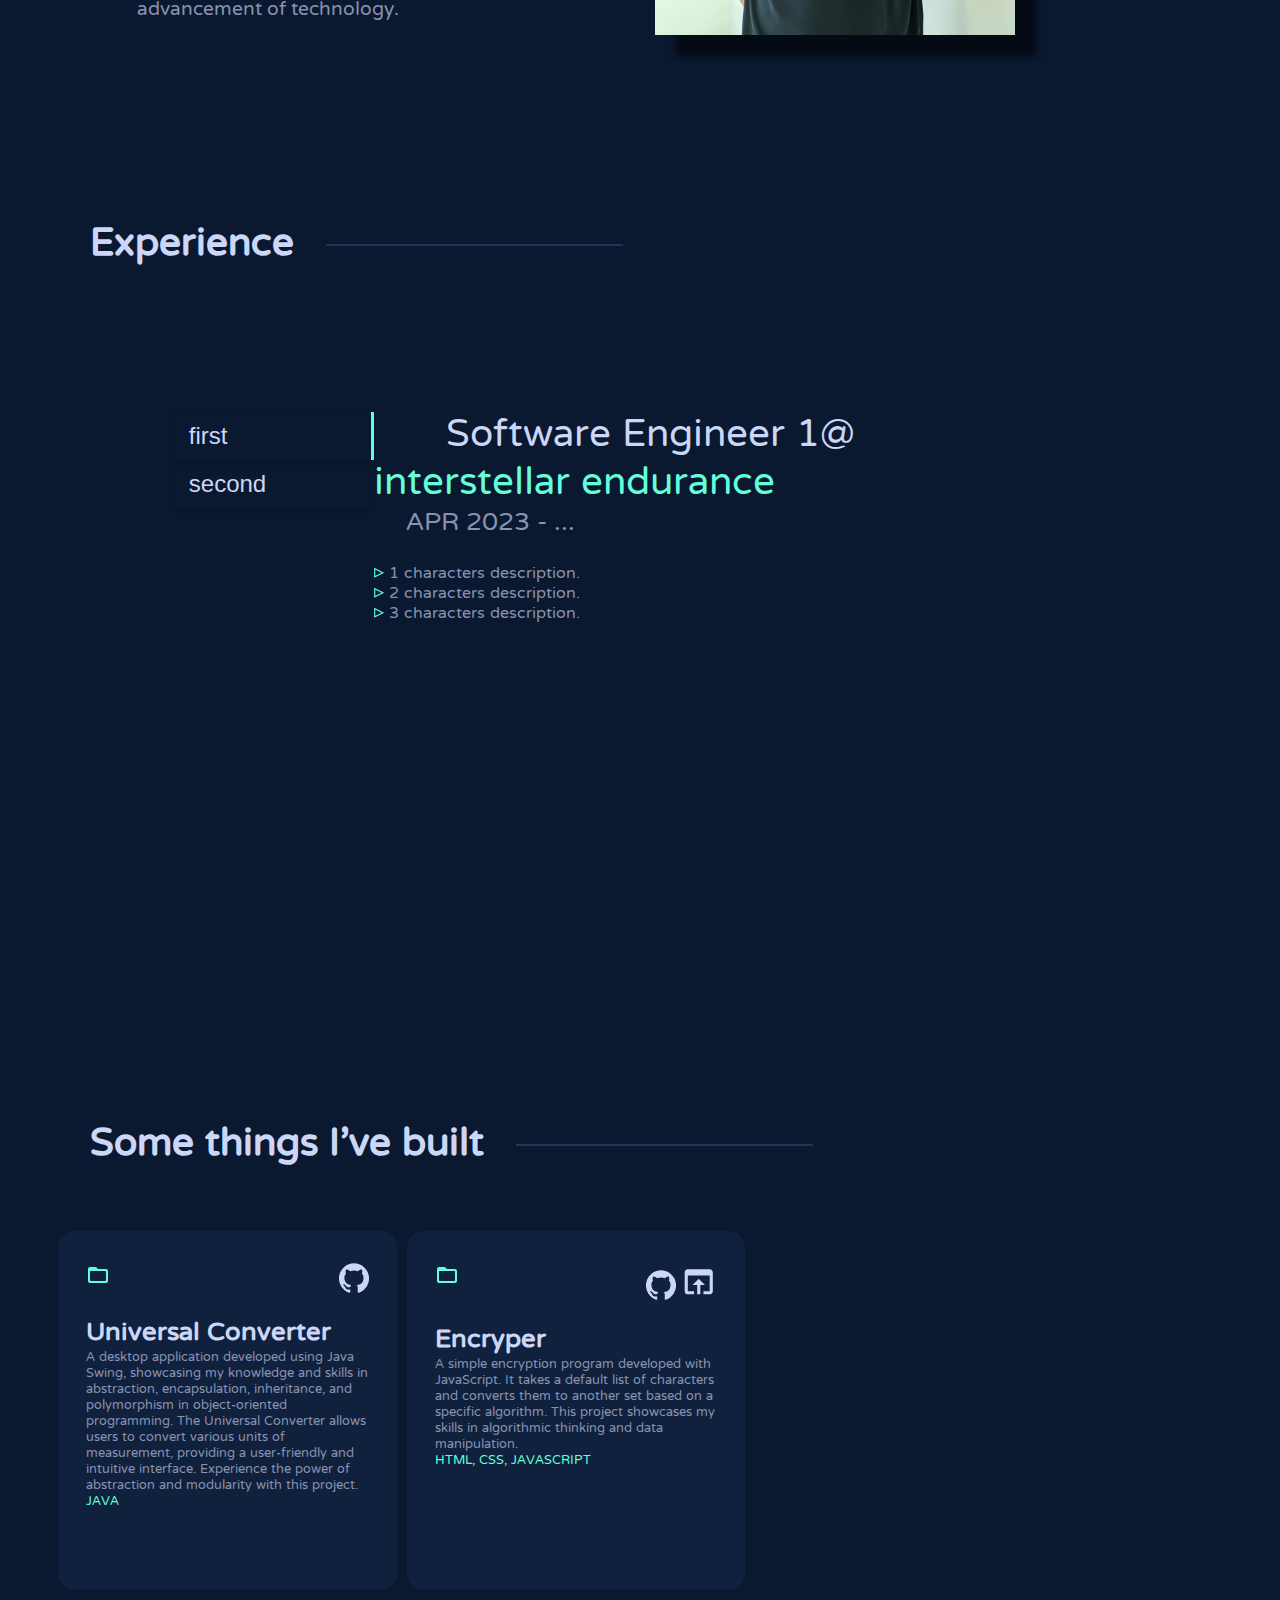
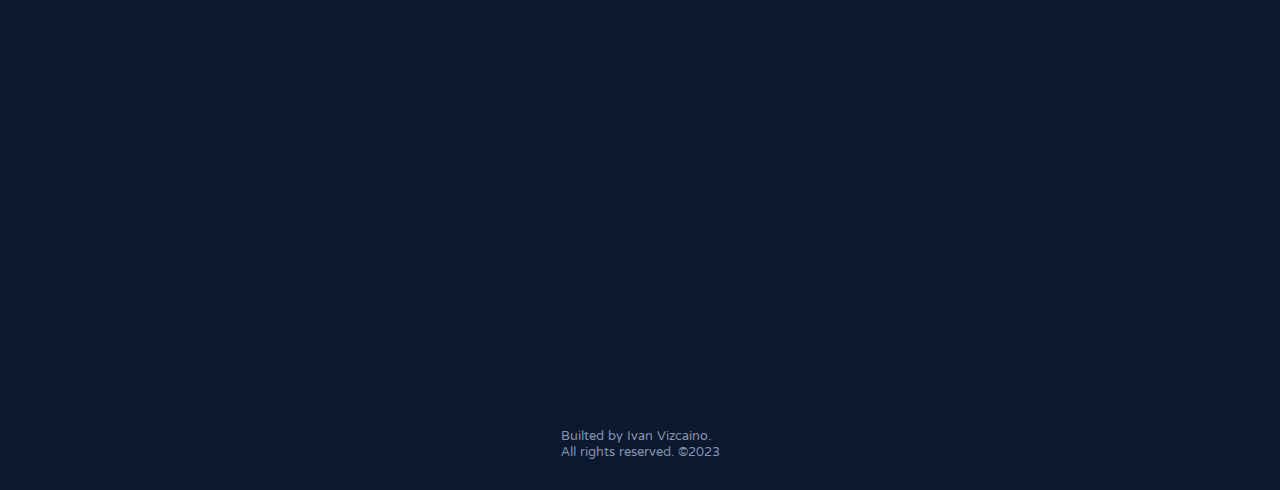
==== commit f9782d34: "updated logo viewBox" ====
--- a/index.html
+++ b/index.html
@@ -21,10 +21,11 @@
             </div>
             <div class="nav-wrapper">
                     <div class="logo-wrapper aos-init aos-animate" data-aos="fade-down" data-aos-duration="2000"> 
-                        <a href="#hero"> 
-                            <svg fill="currentColor" style="font-size: 20px;">
+                        <a class="nav-item" href="#hero"> 
+                            <svg stroke="currentColor" fill="currentColor" stroke-width="0" viewBox="0 0 30 40">
                                 <path d="M 0 0 V 32 C 0 37 5 37 5 32 H 5 V 0 C 5 -5 0 -5 0 0 M 11 0 L 17 32 L 12 32 L 6 0 C 5 -5 10 -5 11 0 L 11 0 M 17 32 L 23 0 C 24 -5 29 -5 28 0 L 28 0 L 22 32 C 22 37 12 37 12 32"></path>
                             </svg>
+
                         </a>
                     </div>
                     <ul class="navitems">
--- a/src/css/index.css
+++ b/src/css/index.css
@@ -9,6 +9,7 @@
     scroll-behavior: smooth;
     scroll-padding: 5vh;
 }
+
 a{
     all: unset;
 }
@@ -97,7 +98,6 @@
     display: inline-block;
 }
     
-
 .logo-wrapper{
     height: 4.5vh;
     height: 4.5vh;
@@ -106,6 +106,10 @@
     color: var(--color-StrongFont);
 }
 
+.logo-wrapper a, .logo-wrapper svg{
+    width: 100%;
+    height: 100%;
+}
 
 .navitems{
     display: flex;
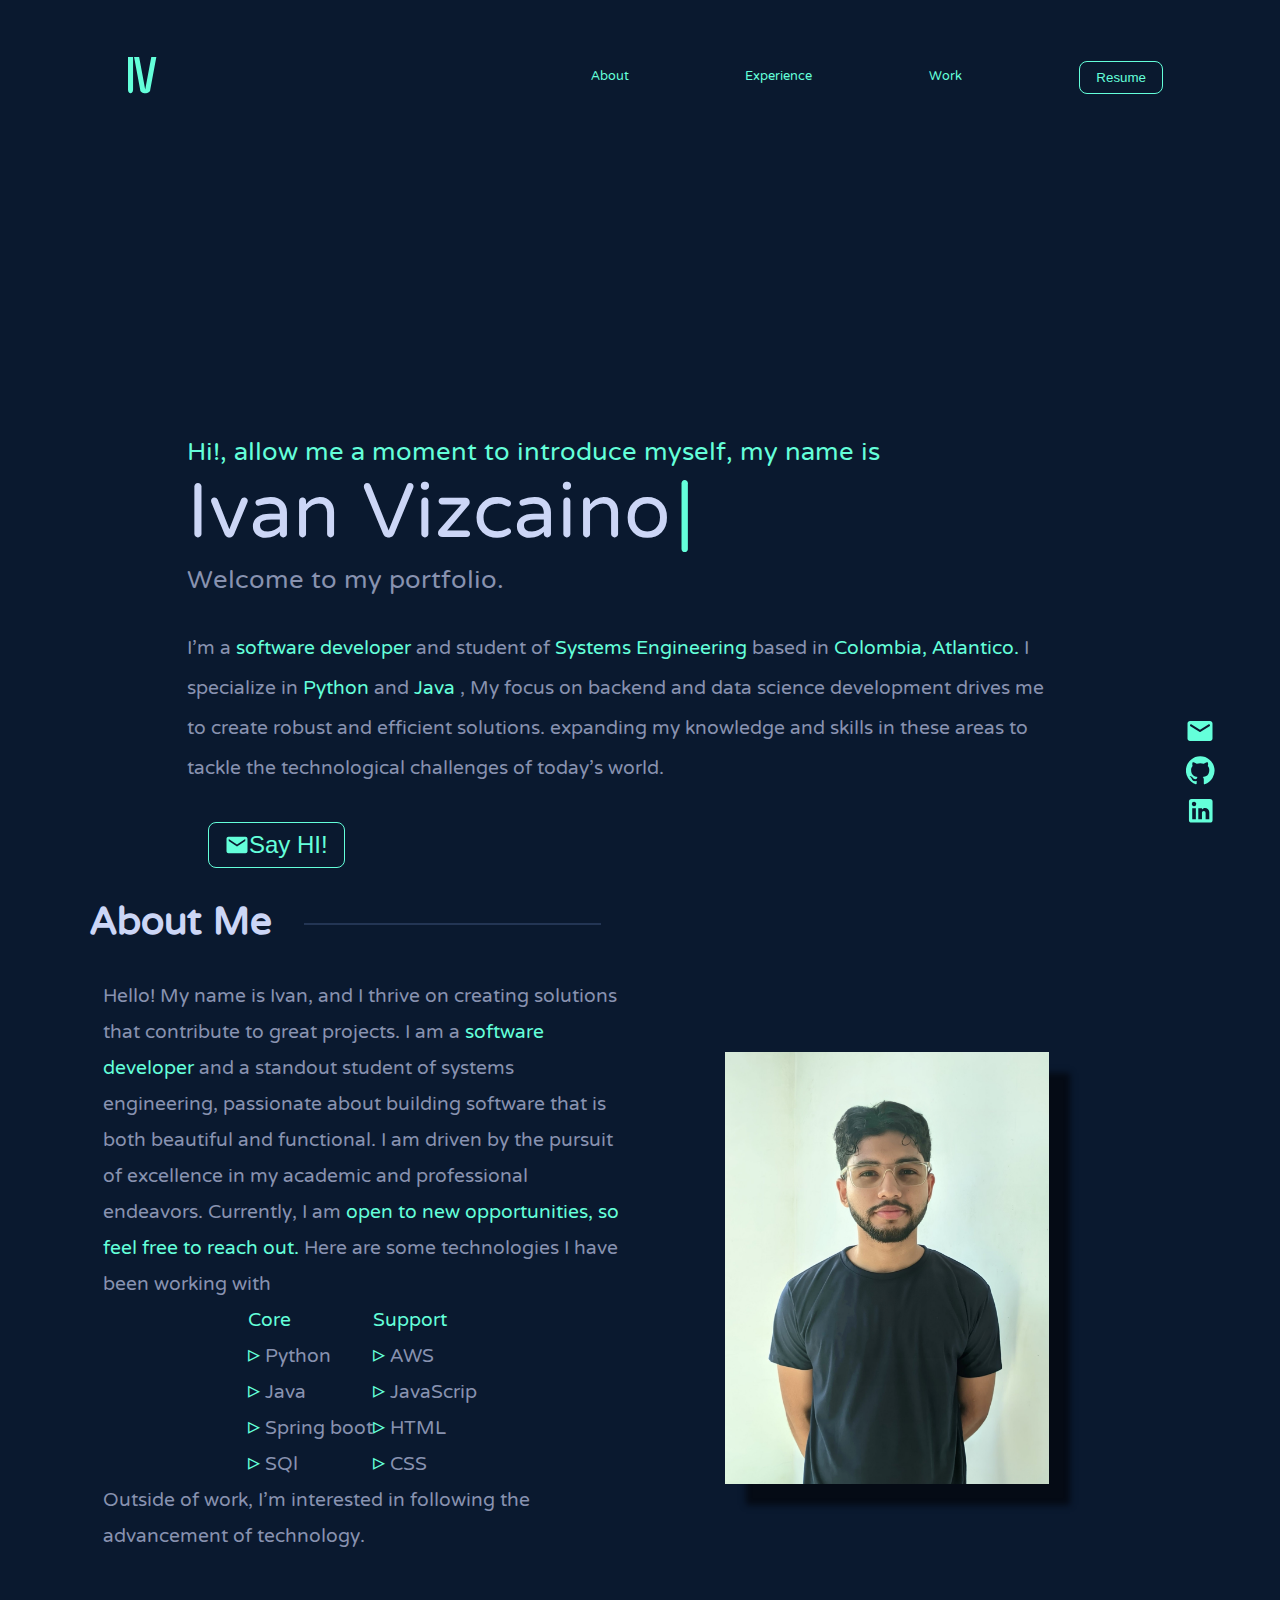
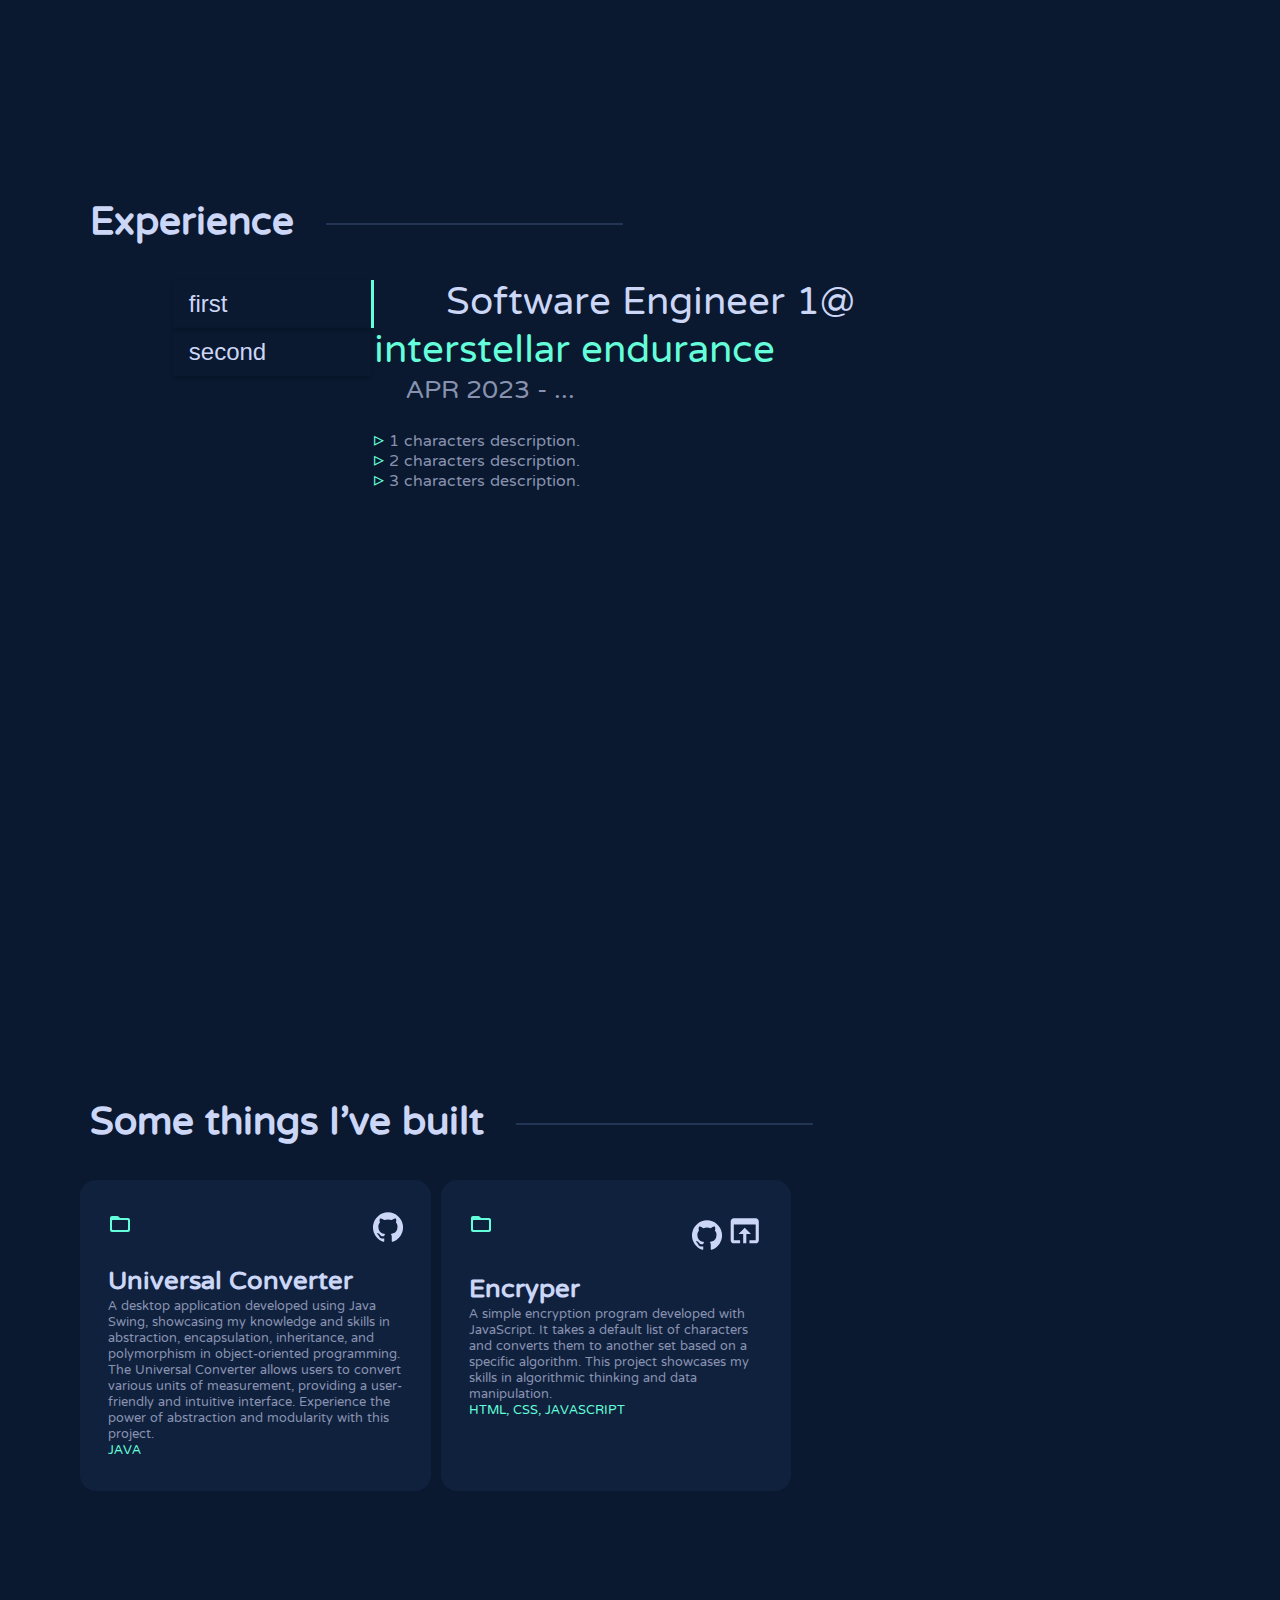
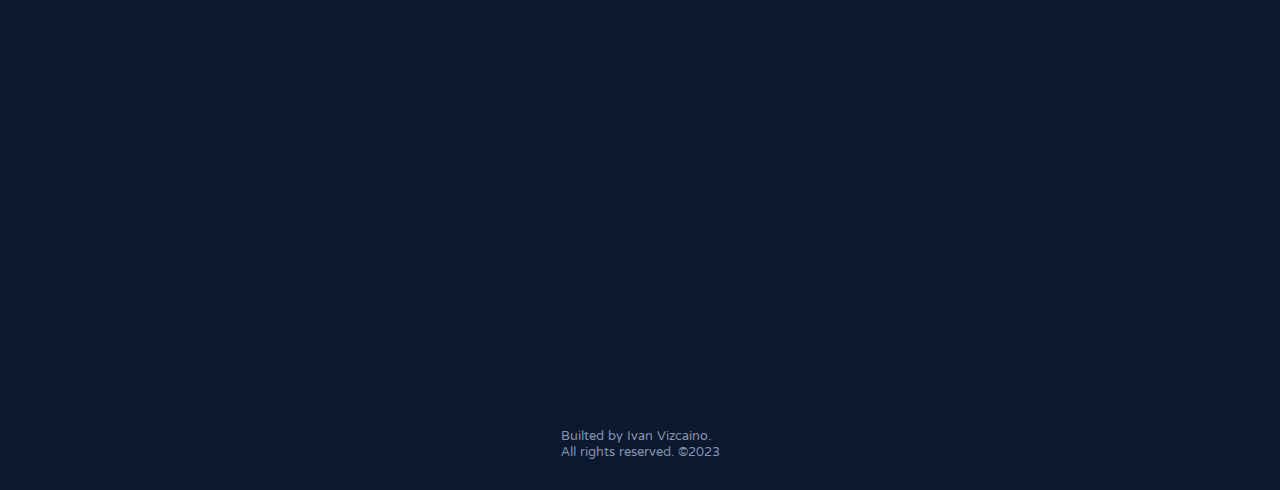
==== commit 4de1d47a: "added contact links" ====
--- a/index.html
+++ b/index.html
@@ -54,17 +54,23 @@
                     </div>
                     <div class="description">
                         <h2 class="summary aos-init aos-animate" data-aos="fade-up" data-aos-duration="2000" data-aos-delay="50">
-                            I'm a
-                            <span class="light"> software developer</span>  
+                            I'm a 
+                            <span class="light">software developer</span> and student of <span class="light">Systems Engineering</span>  
                             based in
                             <span class="light"> Colombia, Atlantico.</span> 
                             I specialize in
                             <span class="light"> Python</span> 
                             and
                             <span class="light"> Java</span> 
-                            , and have a keen interest in applying Artificial Intelligence techniques. My focus on backend development drives me to create robust and efficient solutions. 
-                            I am committed to expanding my knowledge and skills in these areas to tackle the technological challenges of today's world.
+                            , My focus on backend and data science development drives me to create robust and efficient solutions. 
+                            expanding my knowledge and skills in these areas to tackle the technological challenges of today's world.
                         </h2>
+                    </div>
+                    <div class="contact-me">
+                        <button id="copyButton" class="btn contact"><svg stroke="currentColor" fill="currentColor" stroke-width="0" viewBox="0 0 512 512" class="mail" height="1em" width="1em" xmlns="http://www.w3.org/2000/svg"><path d="M437.332 80H74.668C51.199 80 32 99.198 32 122.667v266.666C32 412.802 51.199 432 74.668 432h362.664C460.801 432 480 412.802 480 389.333V122.667C480 99.198 460.801 80 437.332 80zM432 170.667L256 288 80 170.667V128l176 117.333L432 128v42.667z"></path></svg>
+                            Say HI!
+                        </button>
+
                     </div>
                 </div>
             </section>
@@ -75,12 +81,13 @@
                 <div class="about-content">
                     <div class="about-text aos-init aos-animate" data-aos="fade-up" data-aos-duration="2000" data-aos-delay="50">
                         <p>
-                            Hello! My name is Ivan, and I thrive on creating solutions that contribute to great projects. I am a 
-                        <span class="light"> software developer</span>
-                        who is passionate about building software that is both beautiful and functional. I am currently 
-                        <span class="light">open to new opportunities, so feel free to reach out. </span>
-                        Here are some technologies I have been working with
-                        </p>
+                            Hello! My name is Ivan, and I thrive on creating solutions that contribute to great projects. 
+                            I am a<span class="light"> software developer</span> and a standout student of <span>systems engineering</span>, 
+                            passionate about building software that is both beautiful and functional. 
+                            I am driven by the pursuit of excellence in my academic and professional endeavors. 
+                            Currently, I am <span class="light">open to new opportunities, so feel free to reach out. </span>
+                            Here are some technologies I have been working with
+                    </p>
                         <div class="about-description">
                             <div class="coreTechnologies-wrapper">
                                 <span class="light">Core</span>
@@ -187,6 +194,11 @@
             </section>
         </main>
         <footer>
+            <div class="sidebar-logos" href="/">
+                <a href="mailto:ivanandres1305@gmail.com" target="_blank" rel="noreferrer"><svg class="MuiSvgIcon-root" focusable="false" viewBox="0 0 24 24" aria-hidden="true" style="font-size: 20px;"><path d="M20 4H4c-1.1 0-1.99.9-1.99 2L2 18c0 1.1.9 2 2 2h16c1.1 0 2-.9 2-2V6c0-1.1-.9-2-2-2zm-.4 4.25l-7.07 4.42c-.32.2-.74.2-1.06 0L4.4 8.25c-.25-.16-.4-.43-.4-.72 0-.67.73-1.07 1.3-.72L12 11l6.7-4.19c.57-.35 1.3.05 1.3.72 0 .29-.15.56-.4.72z"></path></svg></a>
+                <a href="https://github.com/VizcainoRAW" target="_blank" rel="noreferrer"><svg class="MuiSvgIcon-root" focusable="false" viewBox="0 0 24 24" aria-hidden="true" style="font-size: 19px;"><path d="M12 .3a12 12 0 0 0-3.8 23.4c.6.1.8-.3.8-.6v-2c-3.3.7-4-1.6-4-1.6-.6-1.4-1.4-1.8-1.4-1.8-1-.7.1-.7.1-.7 1.2 0 1.9 1.2 1.9 1.2 1 1.8 2.8 1.3 3.5 1 0-.8.4-1.3.7-1.6-2.7-.3-5.5-1.3-5.5-6 0-1.2.5-2.3 1.3-3.1-.2-.4-.6-1.6 0-3.2 0 0 1-.3 3.4 1.2a11.5 11.5 0 0 1 6 0c2.3-1.5 3.3-1.2 3.3-1.2.6 1.6.2 2.8 0 3.2.9.8 1.3 1.9 1.3 3.2 0 4.6-2.8 5.6-5.5 5.9.5.4.9 1 .9 2.2v3.3c0 .3.1.7.8.6A12 12 0 0 0 12 .3"></path></svg></a>
+                <a href="https://www.linkedin.com/in/ivan-vizcaino-b5b617205/" target="_blank" rel="noreferrer"><svg class="MuiSvgIcon-root" focusable="false" viewBox="0 0 24 24" aria-hidden="true" style="font-size: 21px;"><path d="M19 3a2 2 0 0 1 2 2v14a2 2 0 0 1-2 2H5a2 2 0 0 1-2-2V5a2 2 0 0 1 2-2h14m-.5 15.5v-5.3a3.26 3.26 0 0 0-3.26-3.26c-.85 0-1.84.52-2.32 1.3v-1.11h-2.79v8.37h2.79v-4.93c0-.77.62-1.4 1.39-1.4a1.4 1.4 0 0 1 1.4 1.4v4.93h2.79M6.88 8.56a1.68 1.68 0 0 0 1.68-1.68c0-.93-.75-1.69-1.68-1.69a1.69 1.69 0 0 0-1.69 1.69c0 .93.76 1.68 1.69 1.68m1.39 9.94v-8.37H5.5v8.37h2.77z"></path></svg></a>
+            </div>
             <div class="ending-credits aos-init aos-animate" data-aos="fade-up" data-aos-duration="2000" data-aos-delay="50">
                 <div>Builted by Ivan Vizcaino. </div>
                 <div>All rights reserved. ©2023</div>
--- a/src/css/index.css
+++ b/src/css/index.css
@@ -32,7 +32,8 @@
 }
 
 section{
-    height: 100vh;
+    min-height: 100vh;
+    height: 100%;
 }
 
 hr {
@@ -65,6 +66,9 @@
     cursor: pointer;
     font-weight: 300;
     padding: 0.5rem 1rem;
+    display: flex;
+    justify-content: center;
+    align-items: center;
 }
 
 button:hover {
@@ -100,8 +104,7 @@
     
 .logo-wrapper{
     height: 4.5vh;
-    height: 4.5vh;
-    width: 4.5vh;
+    width: auto;
     font-size: 20px;
     color: var(--color-StrongFont);
 }
@@ -140,7 +143,10 @@
     flex-direction: column;
     align-items: center;
     justify-content: flex-end;
-}
+    padding-left: 5rem;
+    padding-bottom: 2rem;
+}
+
 .title{
     font-size: 2rem;
     width: 80%;
@@ -148,7 +154,8 @@
 
 .description{
     width: 80%;
-    margin: 5em;
+    margin-top: 2rem;
+    margin-bottom: 2rem;
 }
   
 .Typist{
@@ -184,6 +191,19 @@
     color: var(--color-StrongFont);
 }
 
+.contact-me{
+    width: 100%;
+    display: flex;
+    align-items: center;
+    justify-content: flex-start;
+    padding-left: 8rem;
+}
+
+.contact{
+    font-size: 1.5em;
+    font-weight: 400;
+}
+
 .heading {
     height: 10%;
     display: flex;
@@ -201,9 +221,9 @@
     height: 90%;
     display: flex;
     align-items: center;
-    justify-content: center;
+    justify-content: space-evenly;
     line-height: 1.5;
-    
+    padding-top: 2rem;
 }
 
 .about-text {
@@ -211,7 +231,6 @@
     height: 100%;
     font-size: 1.5rem;
     font-weight: 400;
-    overflow: auto;
     display: flex;
     flex-direction: column;
     align-items: center;
@@ -230,12 +249,10 @@
 }
 
 .about-image{
-    width: 360px;
-    height: 480px;
+    width: 36vh;
+    height: 48vh;
     border-radius: 0px;
     box-shadow:  21px 21px 6px #050b15;
-          
-
 }
 
 .about-image img{
@@ -250,6 +267,8 @@
     display: flex;
     justify-content: center;
     align-items: center;
+    padding-top: 2rem;
+    padding-bottom: 2rem;
 }
 
 .experience-tab{
@@ -328,7 +347,6 @@
     font-size: 20px;
     max-width: 650px;
     padding-top: 24px;
-    overflow-y: auto;
 }
 
 .job-description li:before {
@@ -342,12 +360,14 @@
     display: flex;
     align-items: center;
     justify-content: center;
-    overflow: auto;
+    overflow-y: auto;
+    padding-left: 5rem;
+    padding-top: 2rem;
 }
 
 .projects-grid{
-    width: 90%;
-    height: 90%;
+    width: 100%;
+    height: 100%;
     display: grid;
     grid-gap: 10px;
     grid-template-columns: repeat(3,1fr);
@@ -398,14 +418,28 @@
 }
 
 footer{
-    height: 10vh;
-    display: flex;
+    min-height: 10vh;
+    height: 100%;
+    display: flex;
+    flex-direction: column;
     align-items: center;
     justify-content: center;
 }
 
-
-@media screen and (min-width: 320px) and (max-width: 767px) {
+.sidebar-logos{
+    display: flex;
+    flex-direction: column;
+    justify-content: space-evenly;
+    align-items: center;
+    color: var(--color-StrongFont);
+    position: fixed;
+    font-size: 2rem;
+    right: 5vw;
+    bottom: 5vw;
+    cursor: pointer;
+}
+
+@media screen and (min-width: 0px) and (max-width: 767px) {
 
     html{
         scroll-padding: calc(10vh*(-1));
@@ -457,6 +491,12 @@
 
     .hero-wrapper{
         justify-content: space-evenly;
+        padding: 0;
+    }
+
+    .contact-me{
+        width: auto;
+        padding: 0;
     }
 
     .title{
@@ -527,17 +567,67 @@
         margin: 0;
     }
 
+    .projects-content{
+        padding-left: 2rem;
+    }
+
     .projects-grid{
-        grid-template-columns: repeat(auto-fill,minmax(250px,1fr));
+        grid-template-columns: repeat(auto-fill,minmax(200px,1fr));
     }
 
     .heading-title{
         width: 50%;
     }
 
-}
-
-@media screen and (min-width: 768px) and (max-width: 1023px) {
+    .sidebar-logos{
+        flex-direction: row;
+        position: inherit;
+    }
+
+}
+
+@media screen and (min-width: 768px) and (max-width: 1024px) {
+    section{
+        min-height: 50vh;
+    }
+
+    #hero{
+        padding-top: 20vh;
+    }
+
+    .contact-me{
+        width: auto;
+        padding: 0;
+    }
+
+    .about-content{
+        padding-top: 2rem;
+        padding-bottom: 2rem;
+        justify-content: space-evenly;
+    }
+
+    .about-text{
+        width: 50%;
+        padding-left: 2rem;
+    }
+
+    .about-image{
+        width: 24vw;
+        height: 32vw;
+    }
+
+    .experience-content{
+        padding-left: 5rem;
+    }
+
+    .experience-tab{
+        width: 100%;
+    }
+    
+    .projects-grid{
+        grid-template-columns: repeat(2,1fr);
+        grid-template-rows: repeat(auto-fill,minmax(300px,1fr));
+    }
 
 
 }
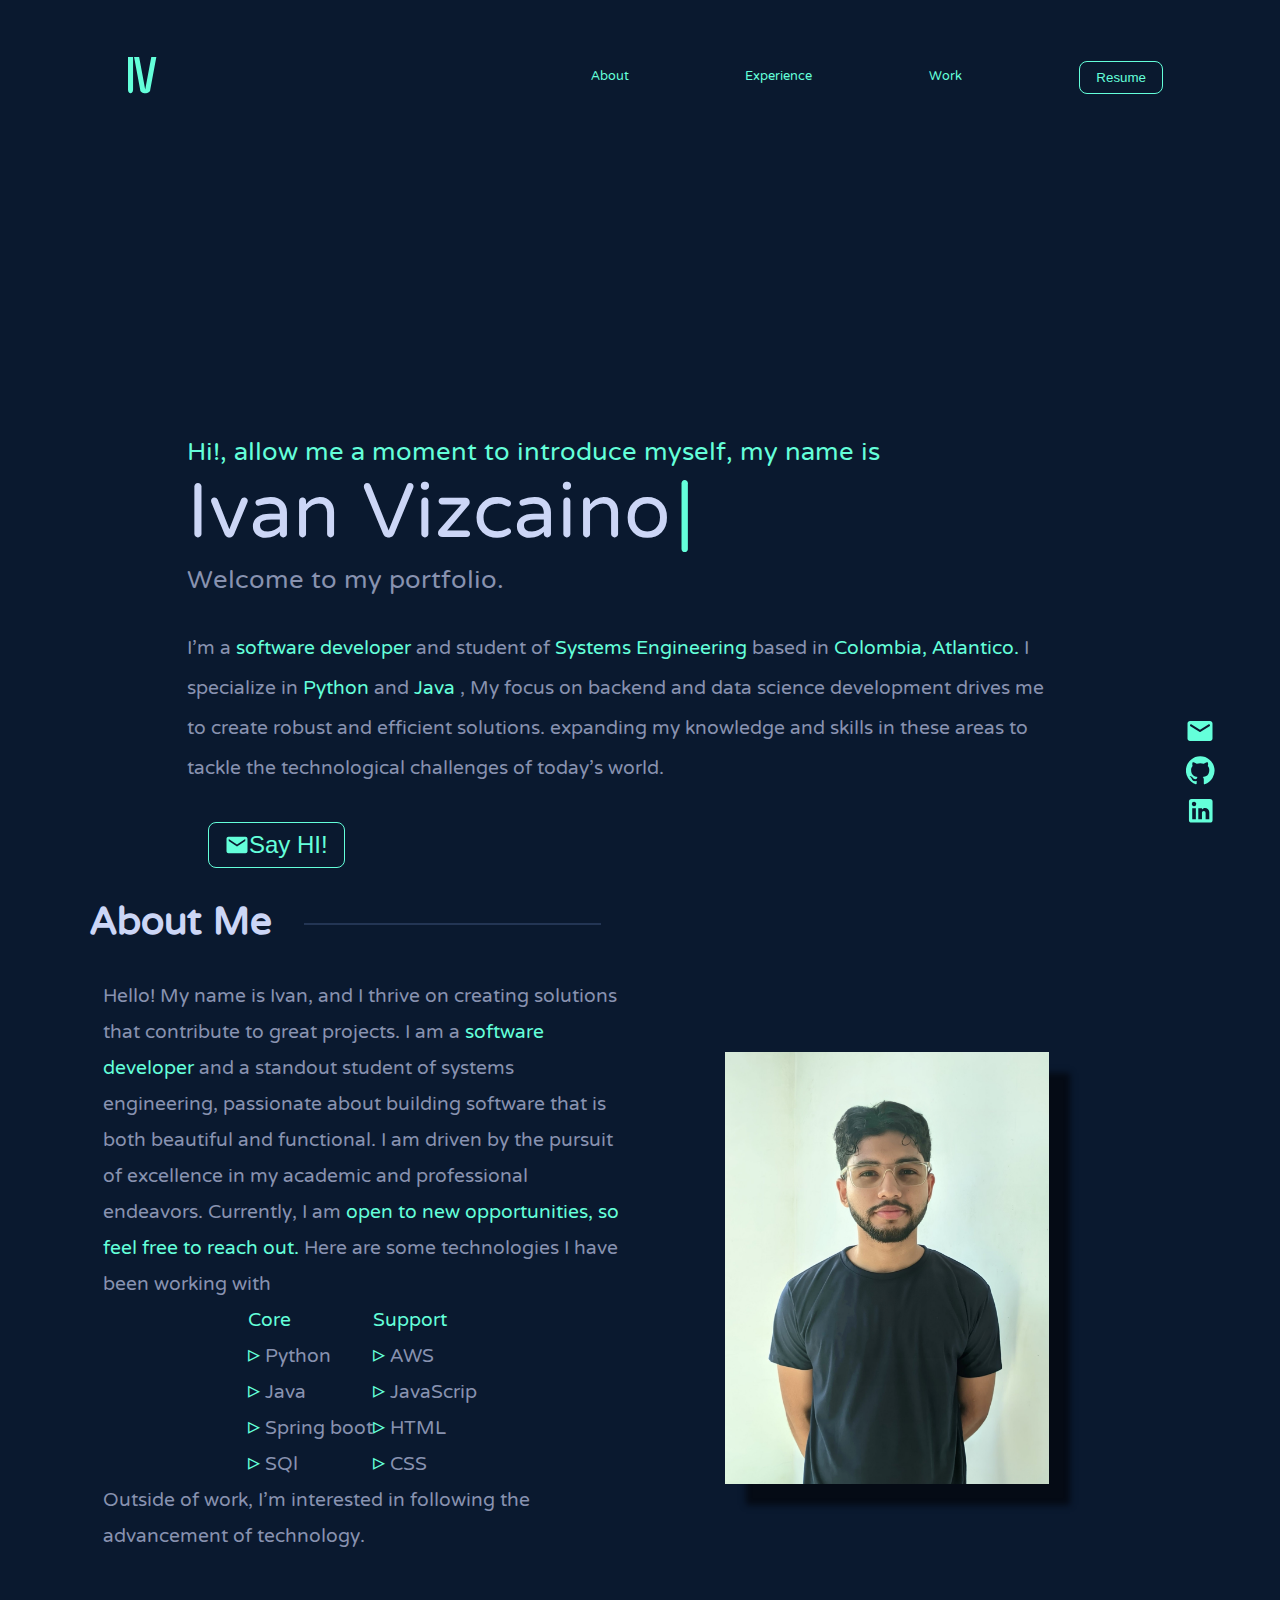
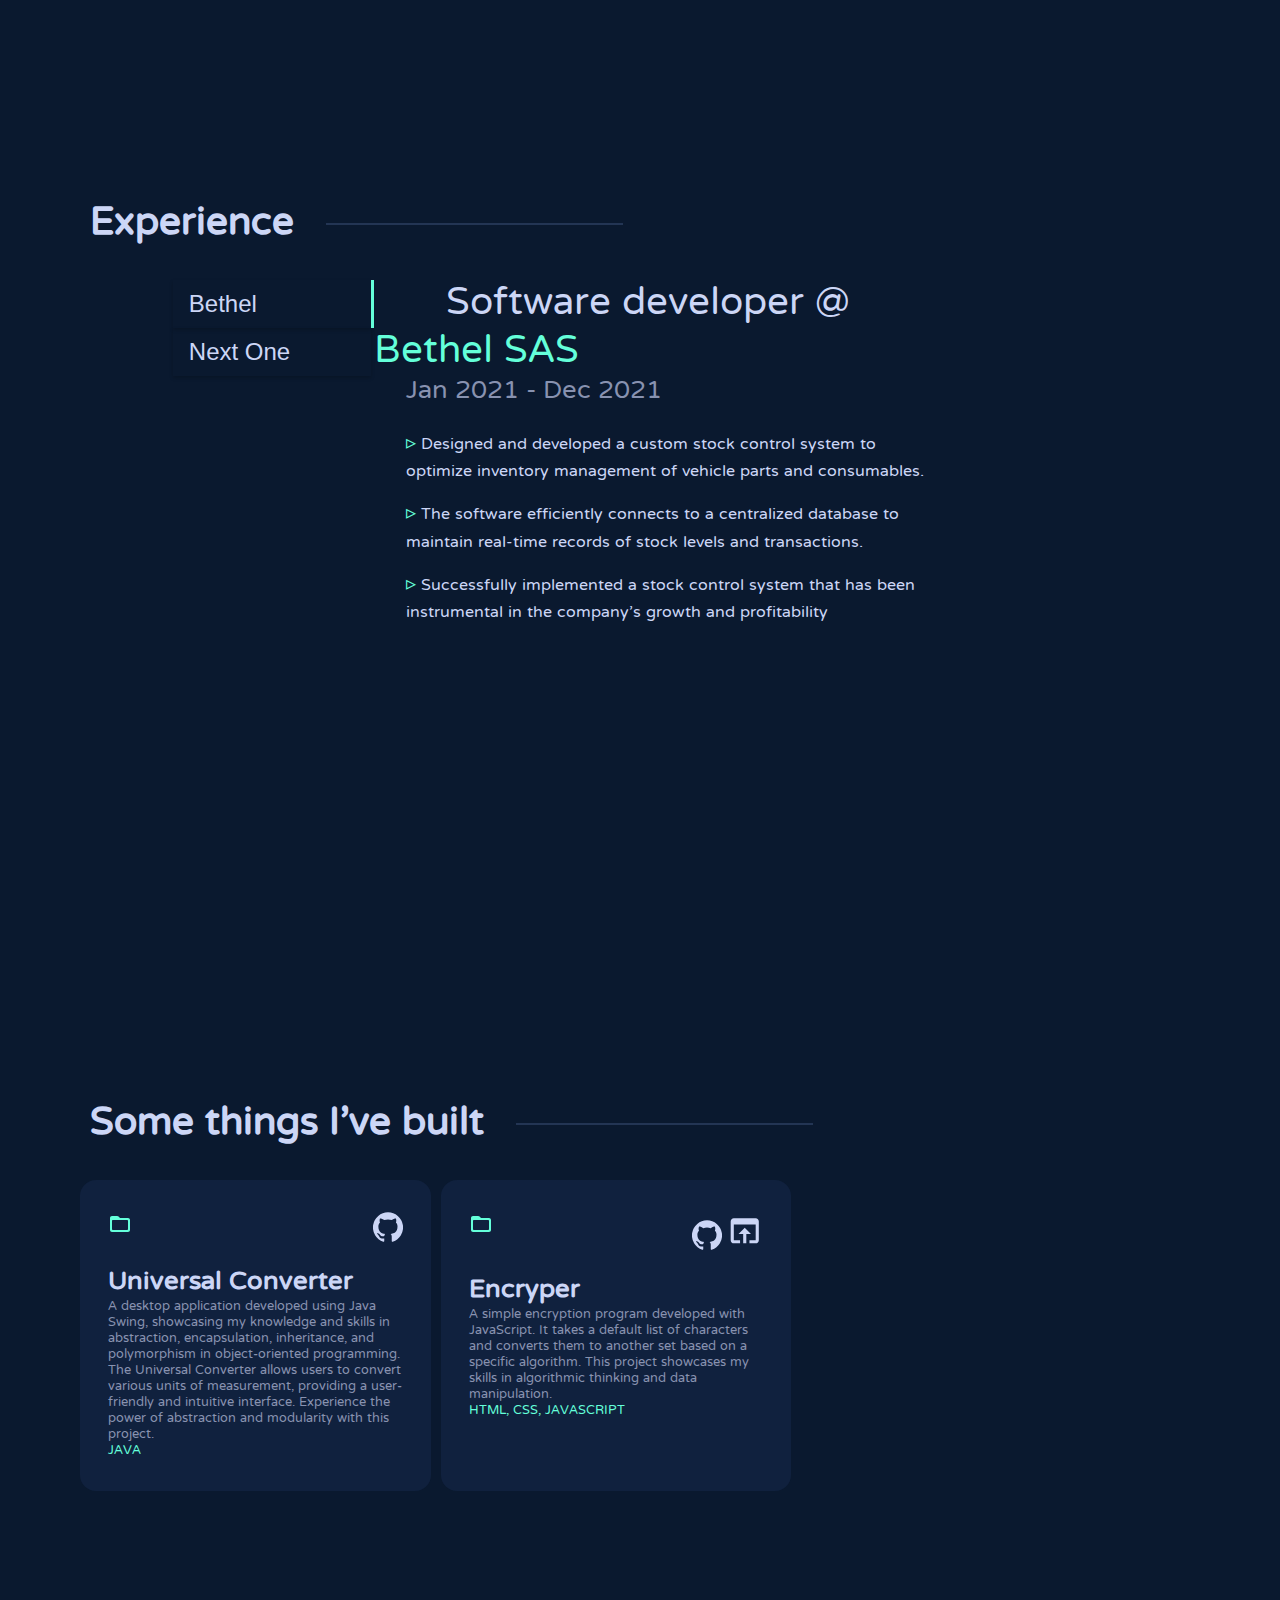
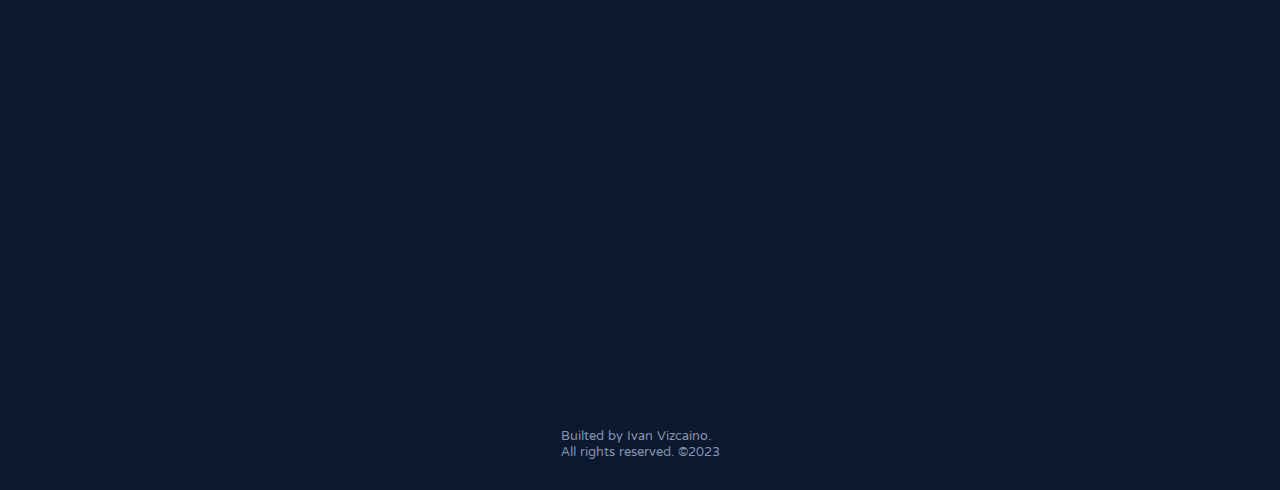
==== commit 32f3c727: "Added resume. Updated experiece" ====
--- a/index.html
+++ b/index.html
@@ -12,7 +12,7 @@
         <link rel="preconnect" href="https://fonts.gstatic.com" crossorigin="">
         <link href="https://fonts.googleapis.com/css2?family=Dosis:wght@300;400&amp;family=NTR&amp;display=swap" rel="stylesheet">
     </head>
-    <body data-aos-easing="ease" data-aos-duration="400" data-aos-delay="0">
+    <body>
         <header>
             <div class="hamburger" onclick="toggleMenu()">
                 <svg stroke="currentColor" fill="currentColor" stroke-width="0" viewBox="0 0 448 512">
@@ -20,7 +20,7 @@
                 </svg>
             </div>
             <div class="nav-wrapper">
-                    <div class="logo-wrapper aos-init aos-animate" data-aos="fade-down" data-aos-duration="2000"> 
+                    <div class="logo-wrapper"> 
                         <a class="nav-item" href="#hero"> 
                             <svg stroke="currentColor" fill="currentColor" stroke-width="0" viewBox="0 0 30 40">
                                 <path d="M 0 0 V 32 C 0 37 5 37 5 32 H 5 V 0 C 5 -5 0 -5 0 0 M 11 0 L 17 32 L 12 32 L 6 0 C 5 -5 10 -5 11 0 L 11 0 M 17 32 L 23 0 C 24 -5 29 -5 28 0 L 28 0 L 22 32 C 22 37 12 37 12 32"></path>
@@ -29,17 +29,17 @@
                         </a>
                     </div>
                     <ul class="navitems">
-                        <li class="nav-item aos-init aos-animate" data-aos="fade-down" data-aos-duration="2000" data-aos-delay="50">
+                        <li class="nav-item">
                             <a href="#about"><span>About</span></a>
                         </li>
-                        <li class="nav-item aos-init aos-animate" data-aos="fade-up" data-aos-duration="2000" data-aos-delay="100"> 
+                        <li class="nav-item"> 
                             <a href="#experience"><span>Experience</span></a>
                         </li>
-                        <li class="nav-item aos-init aos-animate" data-aos="fade-down" data-aos-duration="2000" data-aos-delay="150"> 
+                        <li class="nav-item"> 
                             <a href="#projects"><span>Work</span></a>
                         </li>
-                        <li class="nav-item aos-init aos-animate" data-aos="fade-up" data-aos-duration="2000" data-aos-delay="200">
-                            <a href="/IVAN VIZCAINO SOFTWARE ENGINEER RESUME.pdf" target="_blank"><button class="btn">Resume</button></a>
+                        <li class="nav-item">
+                            <a href="IVAN VIZCAINO SOFTWARE DEVELOPER RESUME.pdf" target="_blank"><button class="btn">Resume</button></a>
                         </li>
                     </ul>
             </div>
@@ -48,12 +48,12 @@
             <section id="hero">
                 <div class="hero-wrapper">
                     <div class="title">
-                        <span class="aos-init aos-animate light" data-aos="fade-up" data-aos-duration="2000" data-aos-delay="50">Hi!, allow me a moment to introduce myself, my name is </span>
+                        <span class="light">Hi!, allow me a moment to introduce myself, my name is </span>
                         <div class="Typist">Ivan Vizcaino<span class="Cursor--blinking">|</span></div>
-                        <span class="textThree aos-init aos-animate" data-aos="fade-up" data-aos-duration="2000" data-aos-delay="50">Welcome to my portfolio.</span>
+                        <span class="textThree">Welcome to my portfolio.</span>
                     </div>
                     <div class="description">
-                        <h2 class="summary aos-init aos-animate" data-aos="fade-up" data-aos-duration="2000" data-aos-delay="50">
+                        <h2 class="summary">
                             I'm a 
                             <span class="light">software developer</span> and student of <span class="light">Systems Engineering</span>  
                             based in
@@ -75,11 +75,11 @@
                 </div>
             </section>
             <section id="about">
-                <div class="about-heading heading aos-init aos-animate" data-aos="fade-up" data-aos-duration="1000">
+                <div class="about-heading heading">
                     <span class="heading-title">About Me</span> <hr>
                 </div>
                 <div class="about-content">
-                    <div class="about-text aos-init aos-animate" data-aos="fade-up" data-aos-duration="2000" data-aos-delay="50">
+                    <div class="about-text">
                         <p>
                             Hello! My name is Ivan, and I thrive on creating solutions that contribute to great projects. 
                             I am a<span class="light"> software developer</span> and a standout student of <span>systems engineering</span>, 
@@ -91,7 +91,7 @@
                         <div class="about-description">
                             <div class="coreTechnologies-wrapper">
                                 <span class="light">Core</span>
-                                <ul class="tech-stack aos-init aos-animate" data-aos="fade-up" data-aos-duration="2000">
+                                <ul class="tech-stack">
                                     <li> <span>Python</span> </li>
                                     <li> <span>Java</span> </li>
                                     <li> <span>Spring boot</span> </li>
@@ -100,7 +100,7 @@
                             </div>
                             <div class="supportTechnologies-wrapper">
                                 <span class="light">Support</span>
-                                <ul class="tech-stack aos-init aos-animate" data-aos="fade-up" data-aos-duration="2000">
+                                <ul class="tech-stack">
                                     <li> <span>AWS</span> </li>
                                     <li> <span>JavaScrip</span> </li>
                                     <li> <span>HTML</span> </li>
@@ -121,8 +121,8 @@
                     <div class="experience-tab">
                         <div class="tab">
                             <div class="tablinks">
-                                <button class="tablink" onclick="openJob(event, 'firtsJob')">first</button>
-                                <button class="tablink" onclick="openJob(event, 'secondJob')">second</button>
+                                <button class="tablink" onclick="openJob(event, 'firtsJob')">Bethel</button>
+                                <button class="tablink" onclick="openJob(event, 'secondJob')">Next One</button>
                             </div>
                             <div class="tab-indicator">
                                 <div class="MuiTabs-indicator"></div>
@@ -130,19 +130,22 @@
                         </div>
                         <div class="tab-content">
                             <div id="firtsJob" class="job">
-                                <span class="joblist-job-title">Software Engineer 1@ </span>
-                                <span class="joblist-job-company">interstellar endurance</span><div class="joblist-duration">APR 2023 - ...</div><ul class="job-description">
-                                    <div><li>1 characters description.</li></div>
-                                    <div><li>2 characters description.</li></div>
-                                    <div><li>3 characters description.</li></div>
+                                <span class="joblist-job-title">Software developer @ </span>
+                                <span class="joblist-job-company">Bethel SAS</span><div class="joblist-duration">Jan 2021 - Dec 2021</div><ul class="job-description">
+                                    <div><li>Designed and developed a custom stock control system to optimize 
+                                        inventory management of vehicle parts and consumables.</li></div>
+                                    <div><li>The software efficiently connects to a centralized database 
+                                        to maintain real-time records of stock levels and transactions.</li></div>
+                                    <div><li>Successfully implemented a stock control system that has been instrumental in the company's growth and profitability</li></div>
                                 </ul>
                             </div>
                             <div id="secondJob" class="job">
-                                <span class="joblist-job-title">Software Engineer 2@ </span>
-                                <span class="joblist-job-company">second job</span><div class="joblist-duration">APR 2023 - ...</div><ul class="job-description">
-                                    <div><li>1 characters description.</li></div>
-                                    <div><li>2 characters description.</li></div>
-                                    <div><li>3 characters description.</li></div>
+                                <span class="joblist-job-title"></span>
+                                <span class="joblist-job-company">The next one</span><div class="joblist-duration">Right now</div><ul class="job-description">
+                                    <div><li>the opportunity to be the next step in your team. My solid educational background and technical skills have prepared me to take on a challenging role and become a valuable addition to your company.</li></div>
+                                    <div><li>My experience in programming with Java and Python, as well as working on projects involving web development using Spring Boot and Flask, allows me to bring high-quality technical solutions to the table.</li></div>
+                                    <div><li>My competence in MySQL enables me to efficiently manage databases, ensuring data integrity and availability.</li></div>
+                                    <div><li>My training with Oracle Next Education certification demonstrate my commitment to continuous learning and professional growth.</li></div>
                                 </ul>
                             </div>
 
@@ -199,7 +202,7 @@
                 <a href="https://github.com/VizcainoRAW" target="_blank" rel="noreferrer"><svg class="MuiSvgIcon-root" focusable="false" viewBox="0 0 24 24" aria-hidden="true" style="font-size: 19px;"><path d="M12 .3a12 12 0 0 0-3.8 23.4c.6.1.8-.3.8-.6v-2c-3.3.7-4-1.6-4-1.6-.6-1.4-1.4-1.8-1.4-1.8-1-.7.1-.7.1-.7 1.2 0 1.9 1.2 1.9 1.2 1 1.8 2.8 1.3 3.5 1 0-.8.4-1.3.7-1.6-2.7-.3-5.5-1.3-5.5-6 0-1.2.5-2.3 1.3-3.1-.2-.4-.6-1.6 0-3.2 0 0 1-.3 3.4 1.2a11.5 11.5 0 0 1 6 0c2.3-1.5 3.3-1.2 3.3-1.2.6 1.6.2 2.8 0 3.2.9.8 1.3 1.9 1.3 3.2 0 4.6-2.8 5.6-5.5 5.9.5.4.9 1 .9 2.2v3.3c0 .3.1.7.8.6A12 12 0 0 0 12 .3"></path></svg></a>
                 <a href="https://www.linkedin.com/in/ivan-vizcaino-b5b617205/" target="_blank" rel="noreferrer"><svg class="MuiSvgIcon-root" focusable="false" viewBox="0 0 24 24" aria-hidden="true" style="font-size: 21px;"><path d="M19 3a2 2 0 0 1 2 2v14a2 2 0 0 1-2 2H5a2 2 0 0 1-2-2V5a2 2 0 0 1 2-2h14m-.5 15.5v-5.3a3.26 3.26 0 0 0-3.26-3.26c-.85 0-1.84.52-2.32 1.3v-1.11h-2.79v8.37h2.79v-4.93c0-.77.62-1.4 1.39-1.4a1.4 1.4 0 0 1 1.4 1.4v4.93h2.79M6.88 8.56a1.68 1.68 0 0 0 1.68-1.68c0-.93-.75-1.69-1.68-1.69a1.69 1.69 0 0 0-1.69 1.69c0 .93.76 1.68 1.69 1.68m1.39 9.94v-8.37H5.5v8.37h2.77z"></path></svg></a>
             </div>
-            <div class="ending-credits aos-init aos-animate" data-aos="fade-up" data-aos-duration="2000" data-aos-delay="50">
+            <div class="ending-credits">
                 <div>Builted by Ivan Vizcaino. </div>
                 <div>All rights reserved. ©2023</div>
             </div>
--- a/src/css/index.css
+++ b/src/css/index.css
@@ -347,6 +347,14 @@
     font-size: 20px;
     max-width: 650px;
     padding-top: 24px;
+}
+
+.job-description li {
+    color: var(--color-lightFont);
+    line-height: 1.7rem;
+    padding-bottom: 1rem;
+    padding-left: 2rem;
+    position: relative;
 }
 
 .job-description li:before {
